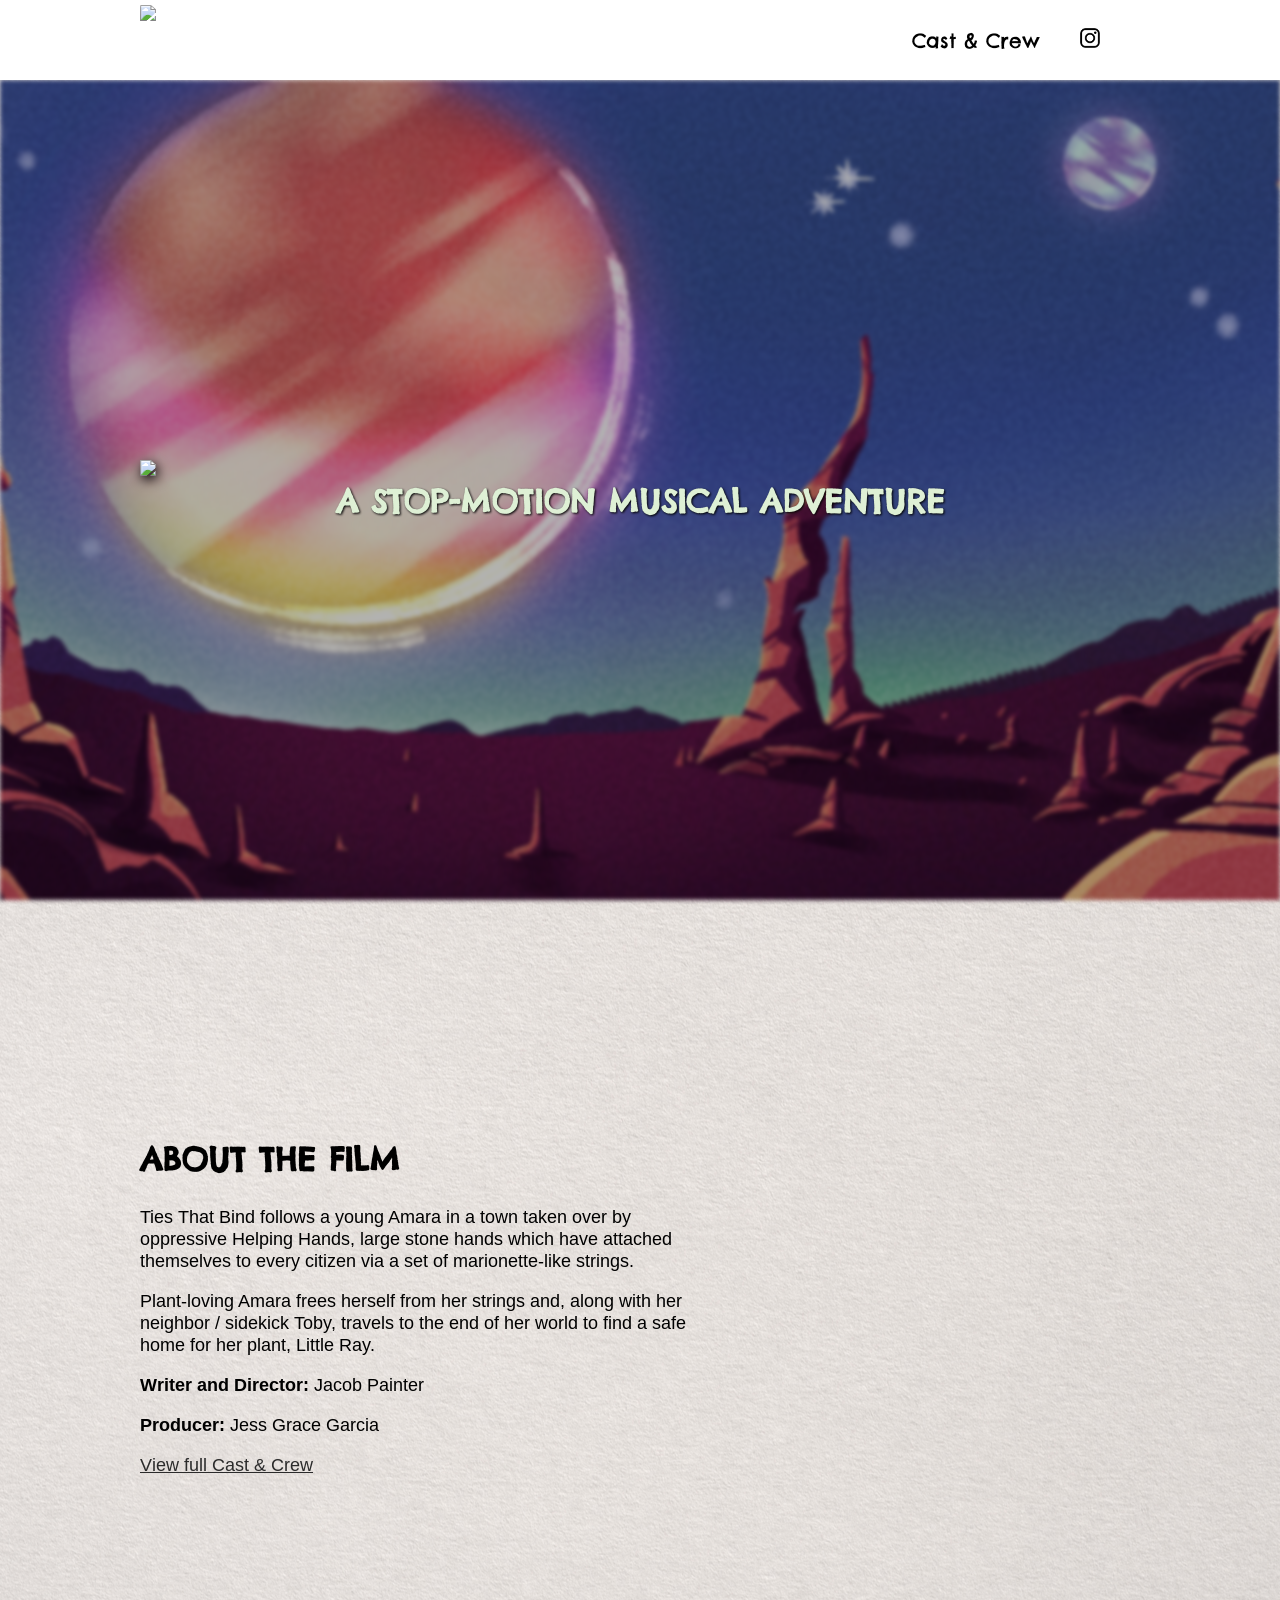
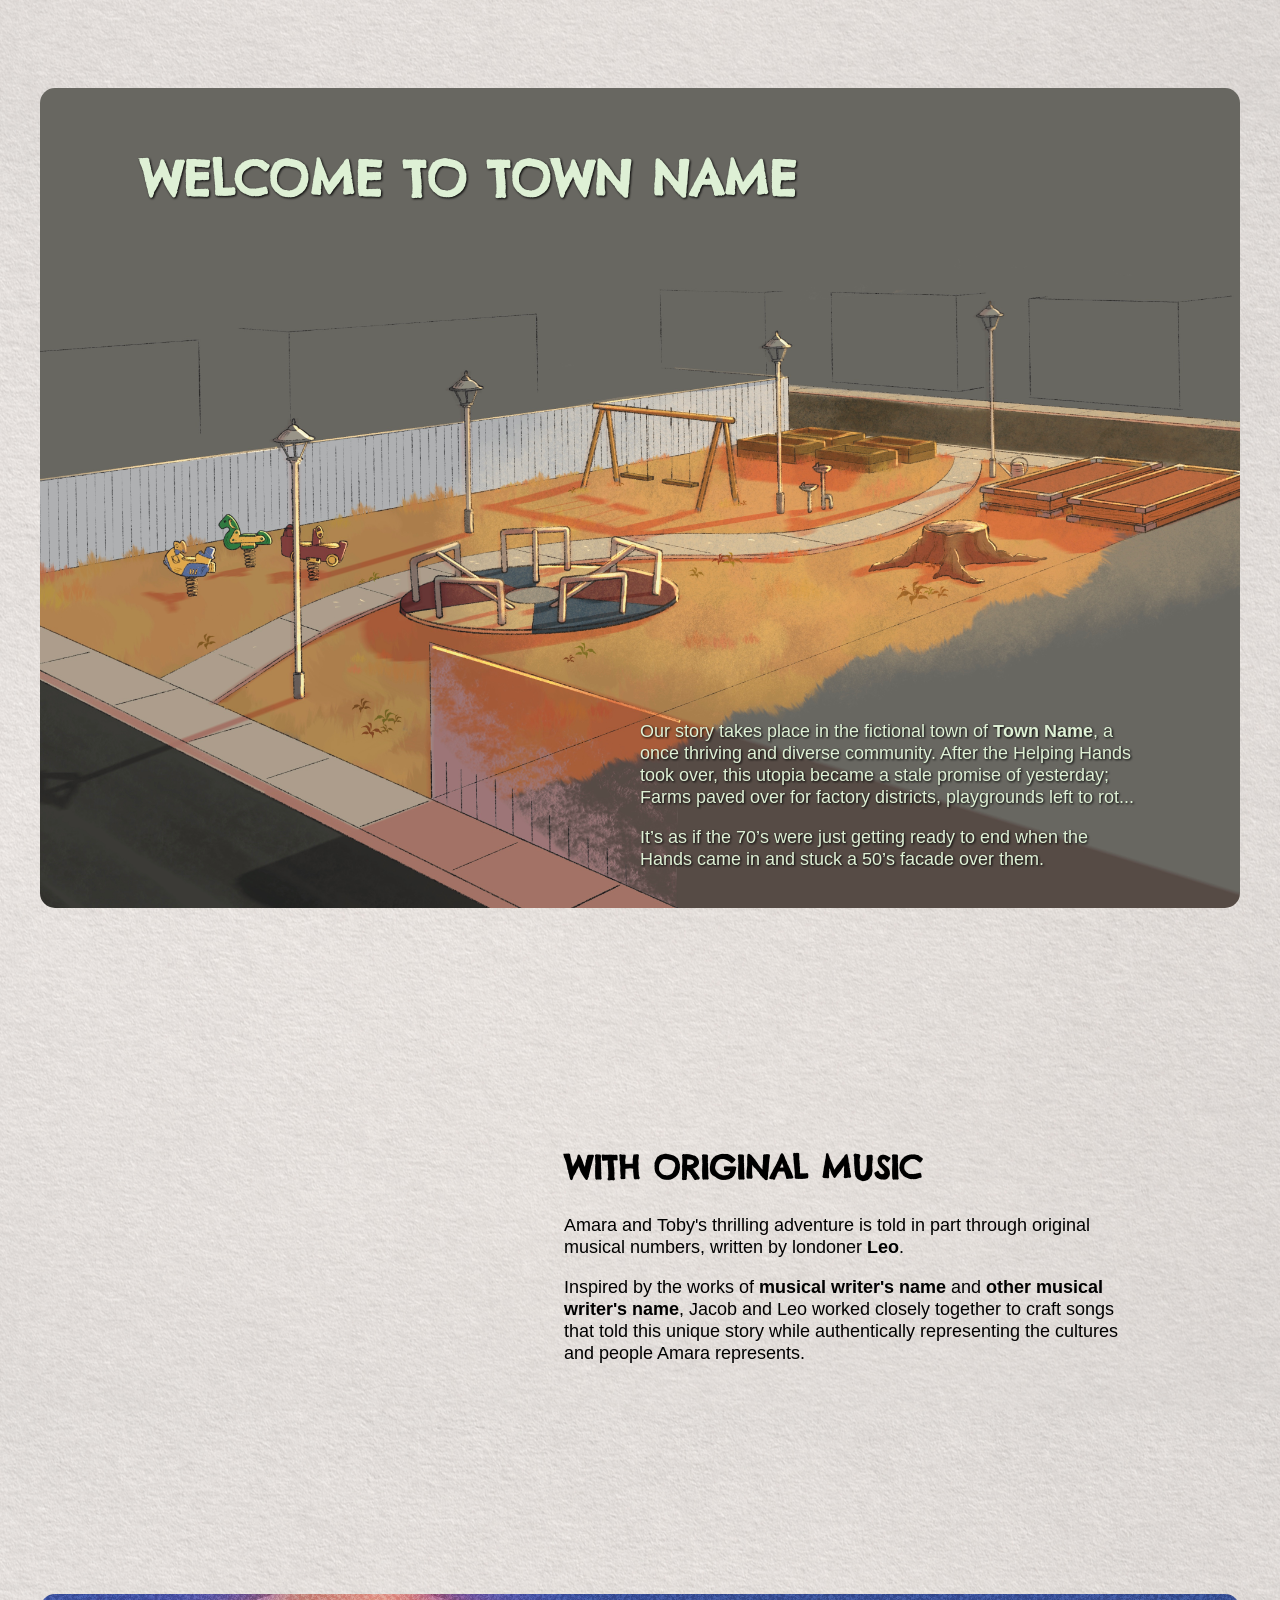
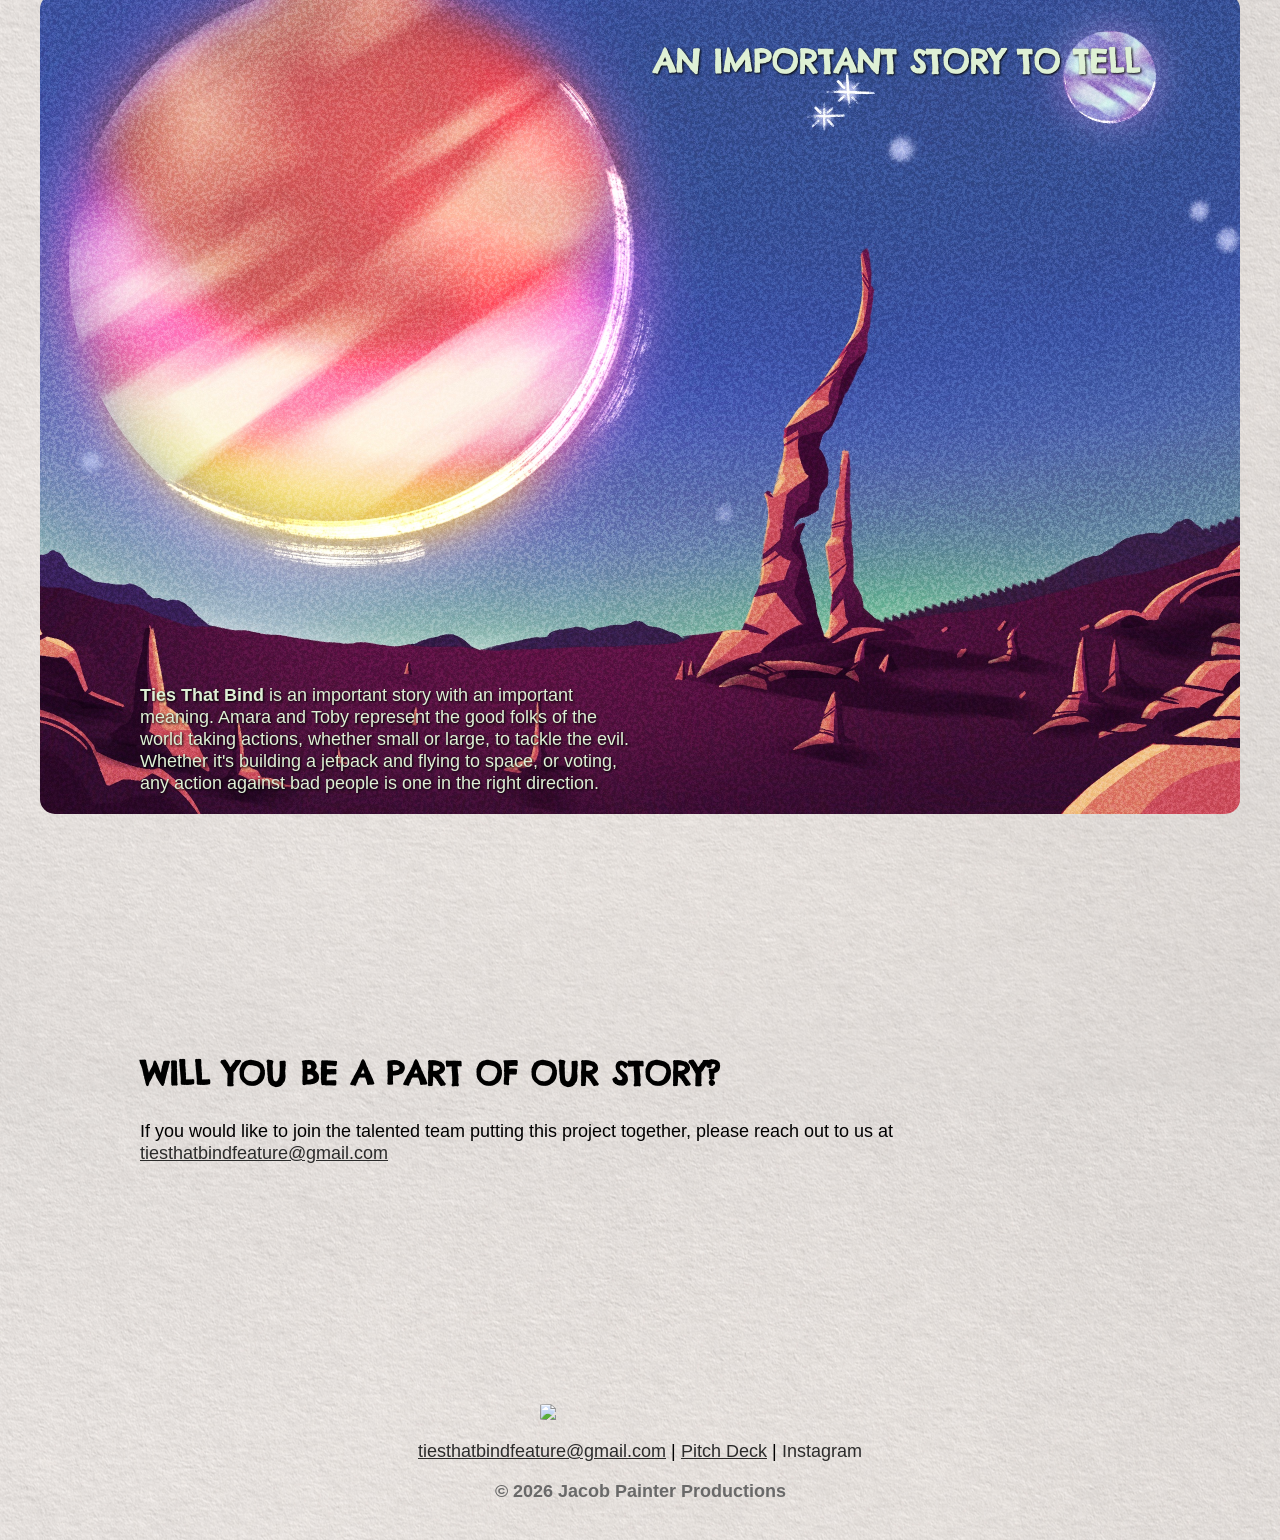
==== index.html @ 66961685 "Remade Home Screen, let's see if Jacob likes it" ====
<!DOCTYPE html>
<html lang="en">
	<head id="pgHead">
        <link rel="stylesheet" href="styleSheet.css">
	    <title>Ties That Bind Film | Jacob Painter Productions</title>
	</head>

	<style></style>
<body onload="document.getElementById('loader').classList.add('hidden');">
	<div id="loader"><div><img src='files/lowRes/LR-amaraAndLittleRay.png'></div><div><h2>Loading...</h2></div></div>
	<div id="header"></div>
	
	<section class='banner'>
		<img src="files/fullRes/planetscape.JPG" style="filter: brightness(70%) blur(2px);">
		<div>
			<img class='titleImg' src="files/fullRes/ttb_title.png" style="filter:drop-shadow(2px 4px 6px black);">
			<h2 style="text-align: center; margin:0;" class="bright">A stop-motion musical adventure</h2>
		</div>
	</section>

	<div class="separater"></div>

	<section>
		<div>
			<div class="columnDiv">
				<div>
					<h2>About the Film</h2>
					Ties That Bind follows a young Amara in a town taken over by oppressive Helping Hands, large stone hands which have attached themselves to every citizen via a set of marionette-like strings. 
					<p>Plant-loving Amara frees herself from her strings and, along with her neighbor / sidekick Toby, travels to the end of her world to find a safe home for her plant, Little Ray.</p>
					<p><b>Writer and Director:</b> Jacob Painter</p>
					<p><b>Producer:</b> Jess Grace Garcia</p>
					<a href="people">View full Cast & Crew</a>
				</div>
				<img src="">
			</div>
		</div>
	</section>

	<div class="separater"></div>

	<section class='fV'>
		<img class="bkg" src="files/fullRes/park.JPG">
		<div class="fsc">
			<div class="bright topLeft">
			<h1>Welcome to Town Name</h1>
			</div>
			<div class="bright bottomRight halfWidth">
				Our story takes place in the fictional town of <b>Town Name</b>, a once thriving and diverse community. After the Helping Hands took over, this utopia became a stale promise of yesterday; Farms paved over for factory districts, playgrounds left to rot...
				<p>It’s as if the 70’s were just getting ready to end when the Hands came in and stuck a 50’s facade over them.</p>
			</div>
		</div>
	</section>

	<div class="separater"></div>

	<section>
		<div>
			<div class="columnDiv">
				<img src="">
				<div>
					<h2>With Original Music</h2>
					Amara and Toby's thrilling adventure is told in part through original musical numbers, written by londoner <b>Leo</b>. 
					<p>Inspired by the works of <b>musical writer's name</b> and <b>other musical writer's name</b>, Jacob and Leo worked closely together to craft songs that told this unique story while authentically representing the cultures and people Amara represents.</p>
				</div>
			</div>
		</div>
	</section>

	<div class="separater"></div>

	<section class='fV'>
		<img class="bkg" src="files/fullRes/planetscape.JPG">
		<div class="fsc flipped">
			<div class="bright topLeft">
			<h2>An Important Story to Tell</h2>
			</div>
			<div class="bright bottomRight halfWidth">
				<b>Ties That Bind</b> is an important story with an important meaning. Amara and Toby represent the good folks of the world taking actions, whether small or large, to tackle the evil. Whether it's building a jetpack and flying to space, or voting, any action against bad people is one in the right direction.
			</div>
		</div>
	</section>

	<div class="separater"></div>

	<section>
		<div>
			<h2>Will you be a part of our story?</h2>
			If you would like to join the talented team putting this project together, please reach out to us at <a href="mailto:tiesthatbindfeature@gmail.com">tiesthatbindfeature@gmail.com</a>
		</div>
	</section>


	
	<div id="footer"></div>
</body>

	<script src="files/scripts/headerScript.js"></script>
</html>
---- styleSheet.css ----
* {box-sizing: border-box; scroll-behavior: smooth;}

/* variables */
:root {
	--headerWidth: 80px;
	--headerFontHeight:20px;
	--headerPadding:5px;

	--stndPadding: 20px;
	--maxViewWidth:1200px;
	--separatorRatio:8 / 2;
	--smallRotationAngle: 2deg;
	--smallRotationAngleAlt: -2deg;
	--maxContentWidth: 1000px;
	--spacerHeight: 100px;
	--stndBorderRadius: 15px;
	

	/* Colors */
	--yarnPurple: #543263;
	--lightGreen: #def0d5;
	--darkGray: #2b2b2b;
}

body{
		/*margin-left:var(--headerWidth);*/
		padding:0px; margin:0px;
		font-size: 18px;
		font-family: "Arimo", sans-serif;
		background-image: url('files/fullRes/tileablePaper.jpg');
		background-position: center;
		background-repeat: repeat;
		margin-top: var(--headerWidth);
}

h1,h2,h3 {font-family: "Chelsea Market", Veranda; text-transform: uppercase;}
h1{font-size: 3rem;}
h2 {font-size:2rem;}
h4 {font-weight: bold;}

a {color:var(--darkGray);}

/* Page Elements and Containers */

section {
	width:100%; max-width:var(--maxViewWidth);
	display:flex; flex-flow:column; align-items: center; justify-content: center;
	position:relative;
	padding:var(--stndPadding);
	margin:auto;
	
	/* debug 
	border:5px solid blue;*/
}

	section.fV, section.banner {min-height:calc(100dvh - var(--headerWidth));}

		section.banner {width:100%; max-width: initial;}

		section.banner > img {
			position: absolute;
			top:0; left:0; width:100%; height:100%;
			object-fit: cover;
			border-radius: 0px;
		}

	section > div {
		width:100%; max-width: var(--maxContentWidth);
		position: relative;
		/* debug 
		border:5px solid cyan;*/
	}

		.titleImg {
			width:100%; height:auto;
			max-width: var(--maxContentWidth);
		}

		.cardboard {
			background: url('files/fullRes/cardboard.jpg') center/cover;
			box-shadow: 0px 8px 16px 2px rgba(0, 0, 0, 0.2);
		}

	section > .bkg {
		position:absolute; top:0; left:0; 
		width:100%; height:100%;
		object-fit: cover;
		z-index:-1;
		border-radius: var(--stndBorderRadius);
	}

		section > .tilted {
			transform: rotate(var(--smallRotationAngle));
		}

		section > .tiltedAlt {
			transform: rotate(var(--smallRotationAngleAlt));
		}

.separater {
	width:100%; max-width: var(--maxViewWidth);
	height:15dvw;
	position:relative; z-index: 999;
	margin:auto;

	/*
	aspect-ratio: var(--separatorRatio);

	background: url(files/fullRes/tanPaper_full.jpg);
	background-size: cover; background-repeat: no-repeat; */

	/* move up by half height 
	transform: translateY(-50%); */

	/* debug 
	border:5px solid red;*/
}

.spacer {width:100%; margin-top: var(--spacerHeight); margin-bottom: var(--spacerHeight);}
	.spacer > img {width:100%;}

/* Text Containers */
	.bright {
		color:var(--lightGreen);
		filter: drop-shadow(1px 1px 1px black);
	}

	/* Full Screen Containers */
	.fsc {
		position:absolute; top:50%; left:50%; 
		transform: translate(-50%, -50%);
		width:100%; height:calc(100% - var(--stndPadding) - var(--stndPadding)); 
		display:block;
	}
		.topLeft {position:absolute; top:0; left:0;}
		.bottomRight {position:absolute; bottom:0; right:0;}
		.halfWidth {width:50%;}

		.fsc.flipped .topLeft {left:initial; right:0;}
		.fsc.flipped .bottomRight {right:initial; left:0;}

	@media screen and (max-width:800px) {
		.halfWidth {width:100%;}
	}	


/* Standard Content */
.characterDiv {
	width:100%; display:flex; flex-flow:row; align-items: center; justify-content: center; flex-wrap: wrap;
}
	.characterDiv > div {width:29%; margin:2%;}

		.characterDiv > div > img {width:70%; aspect-ratio: 1/1; object-fit: cover; border-radius: 15%;}
		.characterDiv > div > h3 {margin-bottom: 5px;}

img {border-radius: 5%;}

.columnDiv {display:flex; flex-flow: row; align-items: center; gap: 40px;}
		.columnDiv > div {width:60%;}
		.columnDiv > img {width:40%;}

		.columnDiv.half > div,  .columnDiv.half > img {width:50%;}

	@media screen and (max-width:800px) {
		.columnDiv {flex-flow: column;}
			.columnDiv > div, .columnDiv > img {width:100%;}
	}

/* Loader */
#loader{
	position:fixed; width:100%; height:100%; z-index: 1000;
	top:0; left:0;
	background: #a89883 url('files/lowRes/LR-cardboard.jpg') center/cover;
	display:flex; flex-flow: column; align-items: center; justify-content: center;
	text-align: center;
	transition: 0.5s;
}
	#loader div {max-width: var(--maxContentWidth); margin:auto;}
	#loader img {width:100%; max-width: 600px; height:auto;}

	#loader.hidden {opacity:0; pointer-events: none;}

/* Header & Footer */
#footer {
	width:100%; padding:var(--stndPadding);
	display:flex; flex-flow: column; justify-content: center; align-items: center;
	margin-top: 200px;
}
	#footer > img {width:200px; height:auto; margin-bottom: var(--stndPadding);}

#header {
	position: fixed; top:0; left:0;
	width:100%; height:var(--headerWidth);
	padding: var(--headerPadding);
	background:white; 
	z-index: 999;
}
	#header > div {
		width:100%; height:100%; max-width: var(--maxContentWidth);
		display: flex; flex-flow: row; align-items: center; margin:auto;
	}

	#header > div > div {width:100%; display:flex; align-items: center; justify-content: flex-end;}

	#headerImg {display:inline-block; height:100%; width:auto; cursor:pointer; transition: 0.5s;}
		#headerImg:hover {scale:1.02;}

	#header > div > div > a {
		display:inline-block; margin-right: var(--stndPadding); color:black; text-decoration: none;
		font-family: "Chelsea Market", Veranda; font-size: var(--headerFontHeight);
	}
		#header > div > div > a:hover {color:var(--yarnPurple);}
		#header > div > div > a > img {height:var(--headerFontHeight); width:auto; margin:1em;}
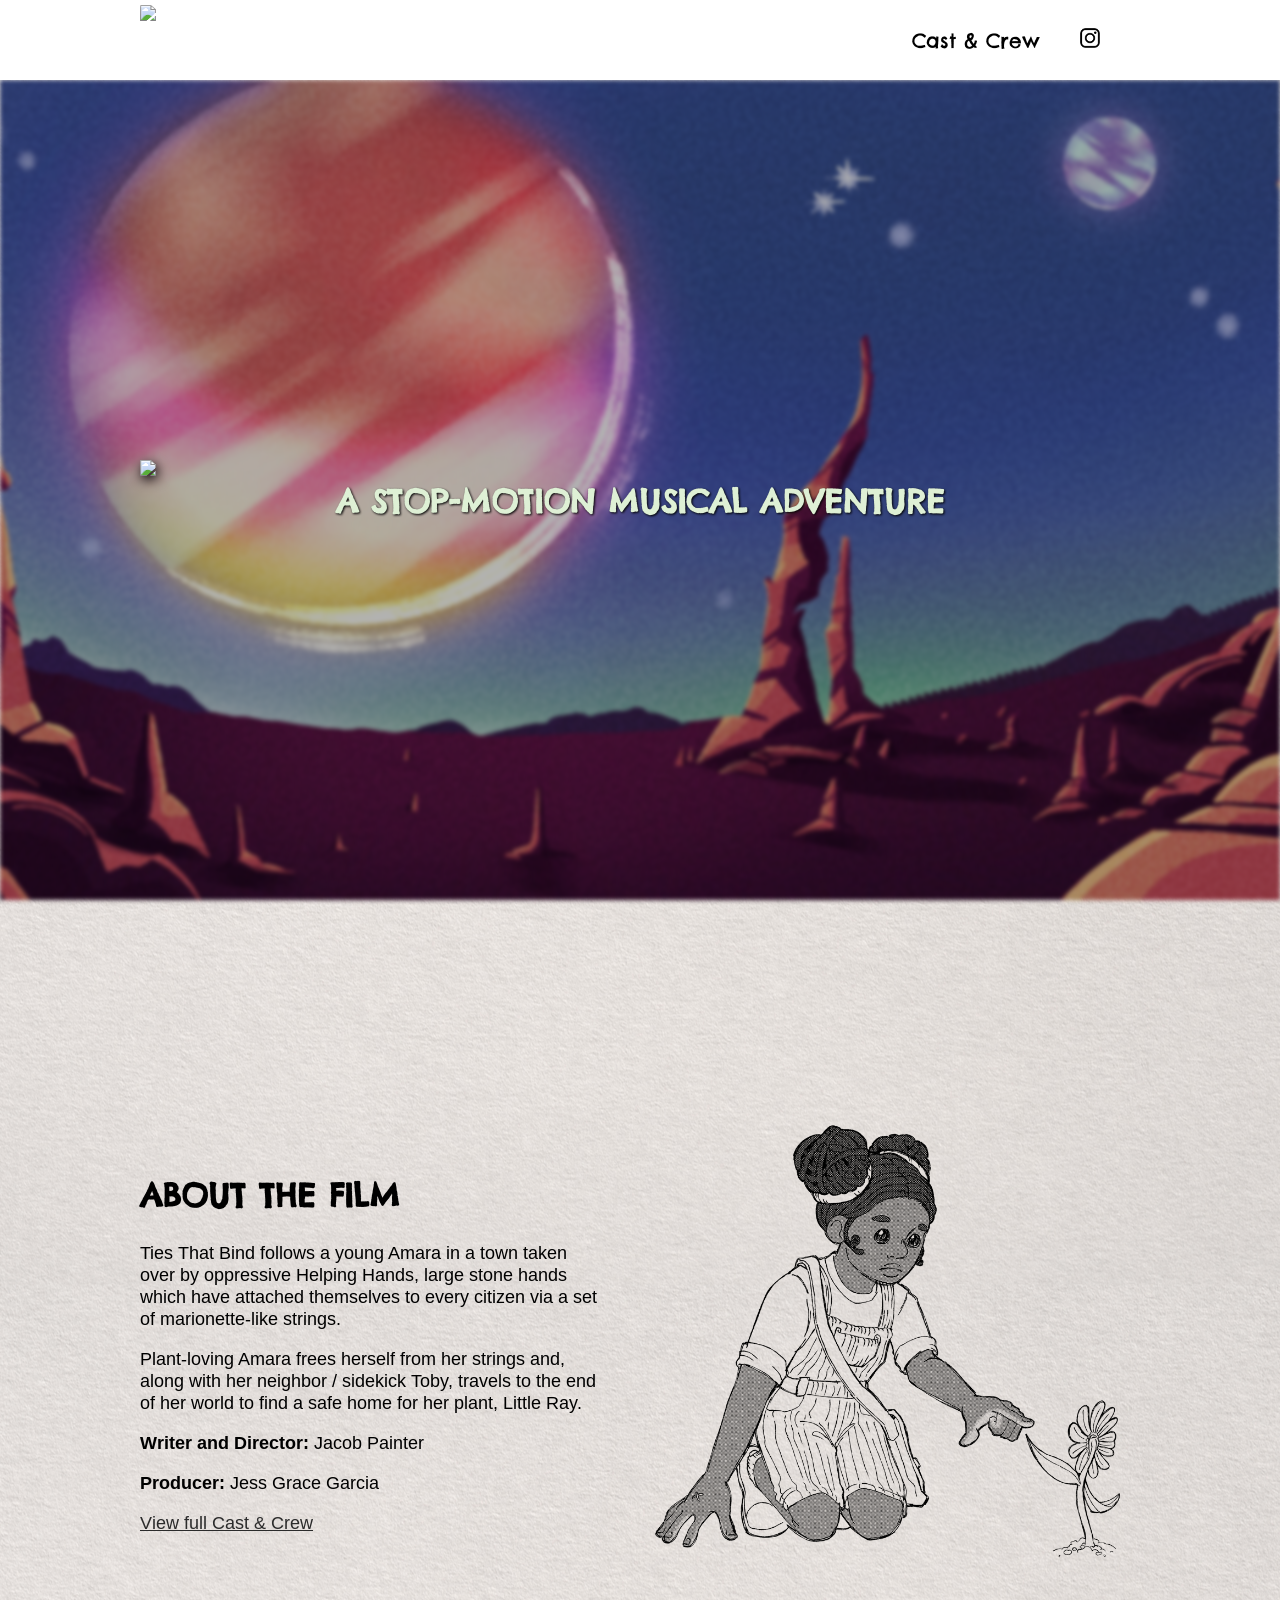
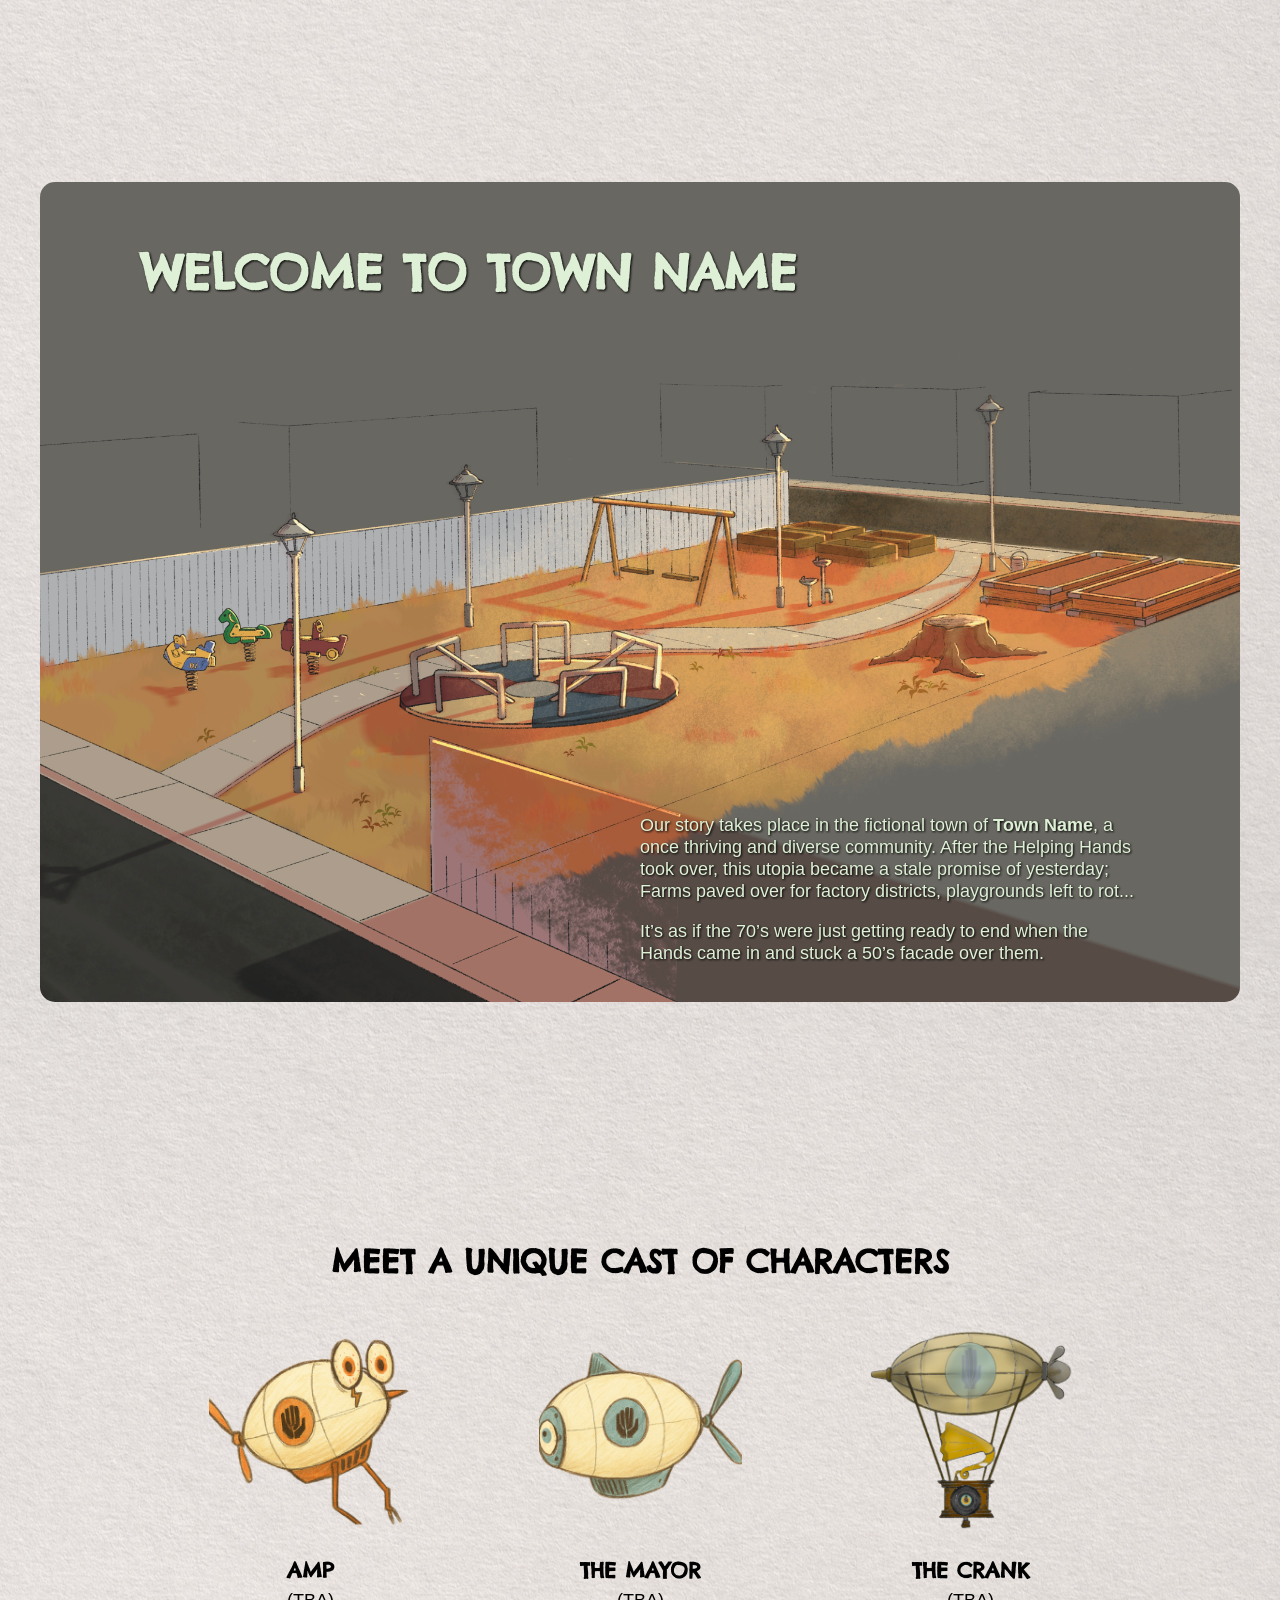
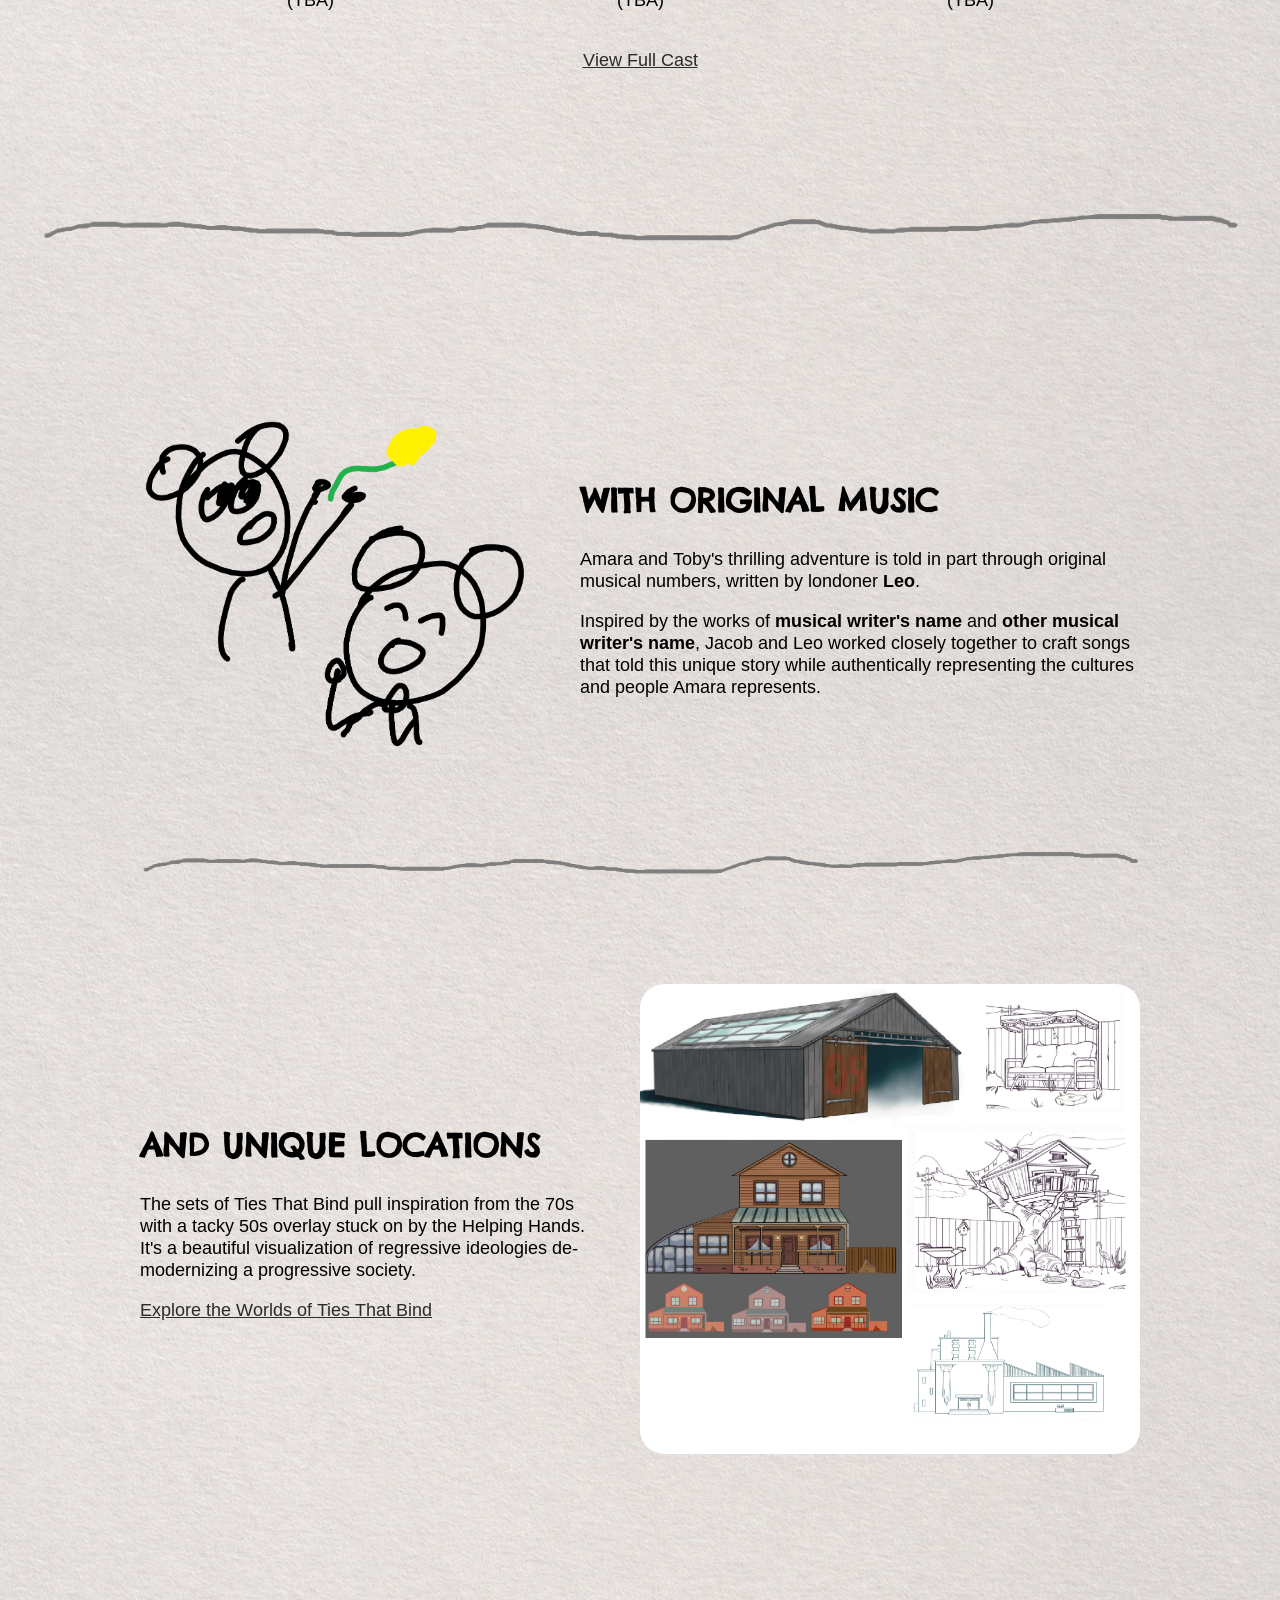
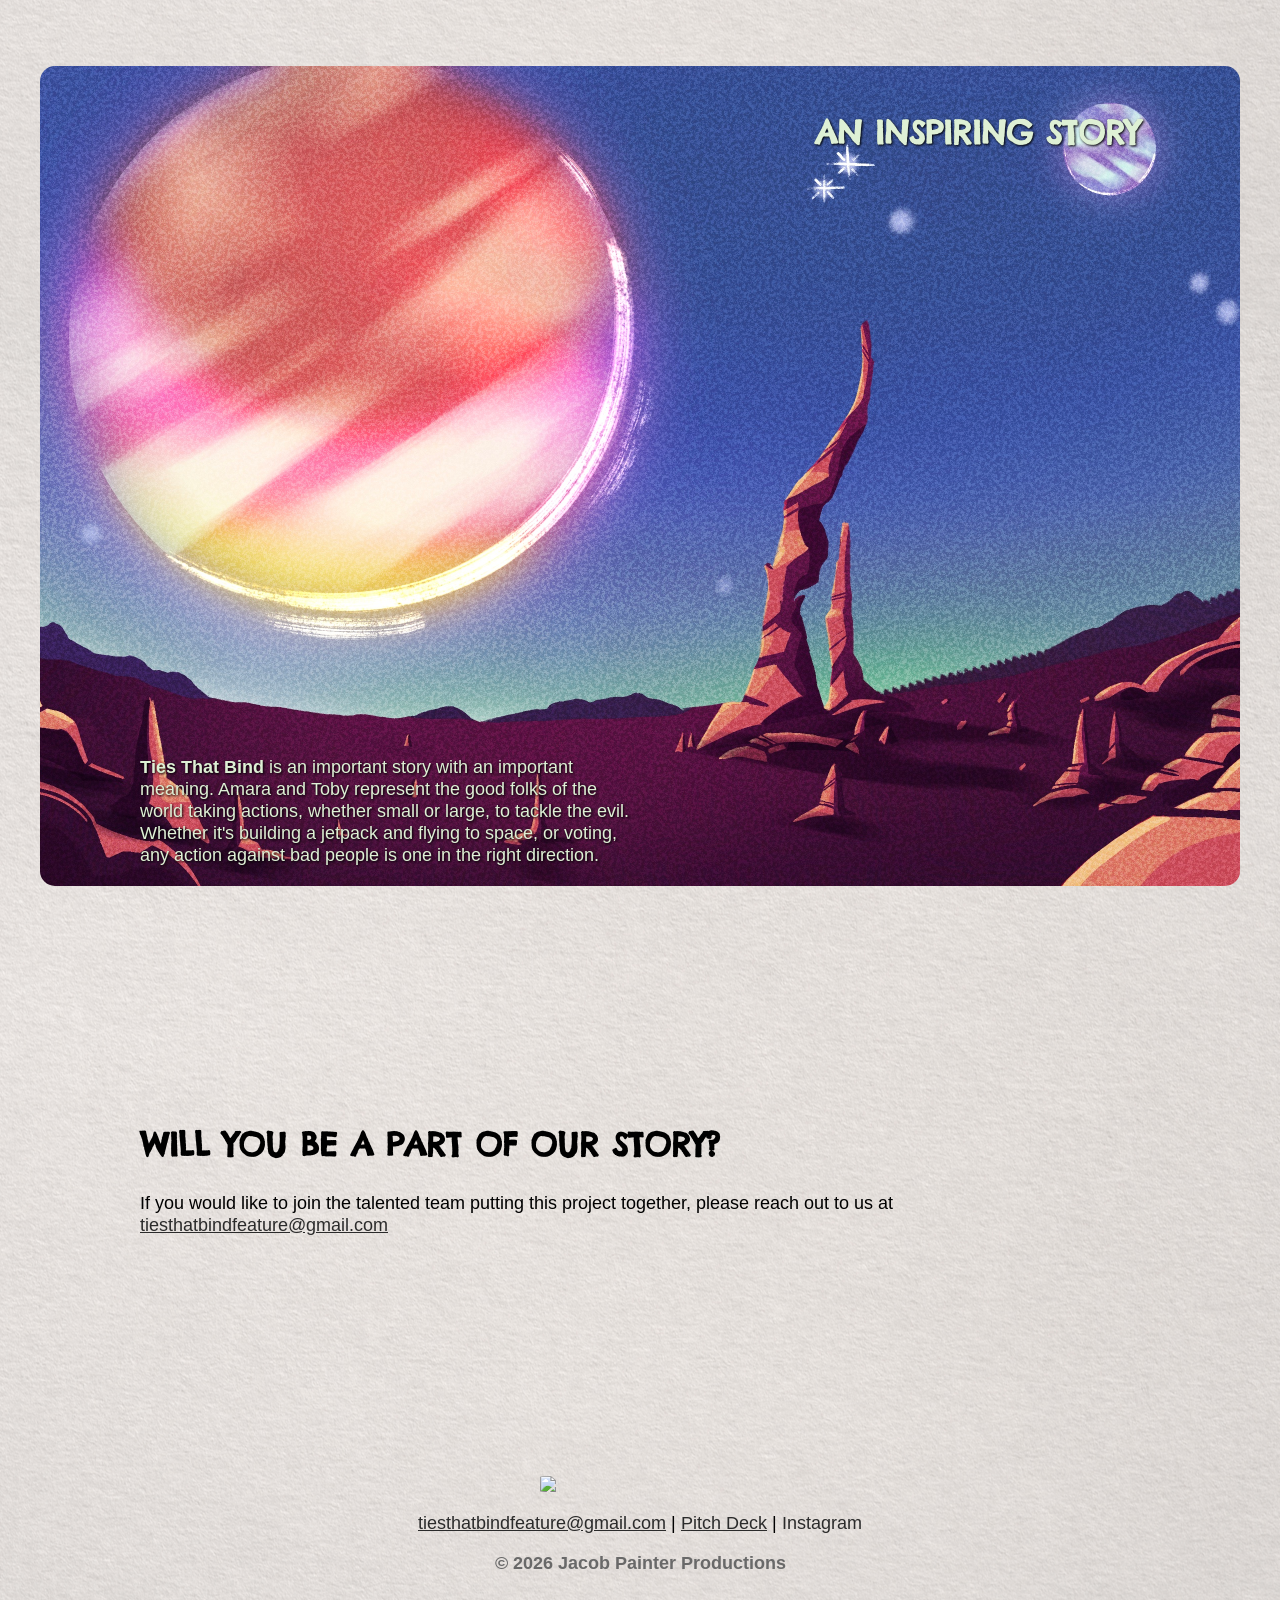
==== commit 0c0921c9: "Updated home again. added anim to title" ====
--- a/index.html
+++ b/index.html
@@ -5,15 +5,19 @@
 	    <title>Ties That Bind Film | Jacob Painter Productions</title>
 	</head>
 
-	<style></style>
-<body onload="document.getElementById('loader').classList.add('hidden');">
+	<style>
+		#ttbTitle {transition: 0.8s; scale:1;}
+			#ttbTitle.smol {scale:0;}
+	</style>
+
+<body onload="document.getElementById('loader').classList.add('hidden'); document.getElementById('ttbTitle').classList.remove('smol');">
 	<div id="loader"><div><img src='files/lowRes/LR-amaraAndLittleRay.png'></div><div><h2>Loading...</h2></div></div>
 	<div id="header"></div>
 	
 	<section class='banner'>
 		<img src="files/fullRes/planetscape.JPG" style="filter: brightness(70%) blur(2px);">
 		<div>
-			<img class='titleImg' src="files/fullRes/ttb_title.png" style="filter:drop-shadow(2px 4px 6px black);">
+			<img class='titleImg smol' id="ttbTitle" src="files/fullRes/ttb_title.png" style="filter:drop-shadow(2px 4px 6px black);">
 			<h2 style="text-align: center; margin:0;" class="bright">A stop-motion musical adventure</h2>
 		</div>
 	</section>
@@ -22,7 +26,7 @@
 
 	<section>
 		<div>
-			<div class="columnDiv">
+			<div class="columnDiv half">
 				<div>
 					<h2>About the Film</h2>
 					Ties That Bind follows a young Amara in a town taken over by oppressive Helping Hands, large stone hands which have attached themselves to every citizen via a set of marionette-like strings. 
@@ -31,7 +35,7 @@
 					<p><b>Producer:</b> Jess Grace Garcia</p>
 					<a href="people">View full Cast & Crew</a>
 				</div>
-				<img src="">
+				<img src="files/lowRes/LR-amaraAndLittleRay.png">
 			</div>
 		</div>
 	</section>
@@ -54,14 +58,51 @@
 	<div class="separater"></div>
 
 	<section>
+		<div style="text-align: center;">
+			<h2>Meet a Unique Cast of Characters</h2>
+			<div class="characterDiv">
+				<div>
+					<img src="files/lowRes/amp.png">
+					<h3>Amp</h3>
+					(TBA)
+				</div>
+				<div>
+					<img src="files/lowRes/volt.png">
+					<h3>The Mayor</h3>
+					(TBA)
+				</div>
+				<div>
+					<img src="files/lowRes/crank.png">
+					<h3>The Crank</h3>
+					(TBA)
+				</div>
+			</div>
+			<p><a href="people">View Full Cast</a></p>
+		</div>
+	</section>
+
+	<div class="separater"><div class="spacer"><img src='files/lowRes/spacerLine.png'></div></div>
+
+	<section>
 		<div>
 			<div class="columnDiv">
-				<img src="">
+				<img src="files/lowRes/amaraSinging.png">
 				<div>
 					<h2>With Original Music</h2>
 					Amara and Toby's thrilling adventure is told in part through original musical numbers, written by londoner <b>Leo</b>. 
 					<p>Inspired by the works of <b>musical writer's name</b> and <b>other musical writer's name</b>, Jacob and Leo worked closely together to craft songs that told this unique story while authentically representing the cultures and people Amara represents.</p>
 				</div>
+			</div>
+
+			<div class="spacer"><img src='files/lowRes/spacerLine.png'></div>
+
+			<div class="columnDiv half">
+				<div>
+					<h2>and Unique Locations</h2>
+					The sets of Ties That Bind pull inspiration from the 70s with a tacky 50s overlay stuck on by the Helping Hands. It's a beautiful visualization of regressive ideologies de-modernizing a progressive society. 
+					<p><a href="worlds">Explore the Worlds of Ties That Bind</a></p>
+				</div>
+				<img src="files/lowRes/locationSketches.png">
 			</div>
 		</div>
 	</section>
@@ -72,7 +113,7 @@
 		<img class="bkg" src="files/fullRes/planetscape.JPG">
 		<div class="fsc flipped">
 			<div class="bright topLeft">
-			<h2>An Important Story to Tell</h2>
+			<h2>An Inspiring Story</h2>
 			</div>
 			<div class="bright bottomRight halfWidth">
 				<b>Ties That Bind</b> is an important story with an important meaning. Amara and Toby represent the good folks of the world taking actions, whether small or large, to tackle the evil. Whether it's building a jetpack and flying to space, or voting, any action against bad people is one in the right direction.
--- a/styleSheet.css
+++ b/styleSheet.css
@@ -100,7 +100,7 @@
 .separater {
 	width:100%; max-width: var(--maxViewWidth);
 	height:15dvw;
-	position:relative; z-index: 999;
+	position:relative; z-index: 900;
 	margin:auto;
 
 	/*
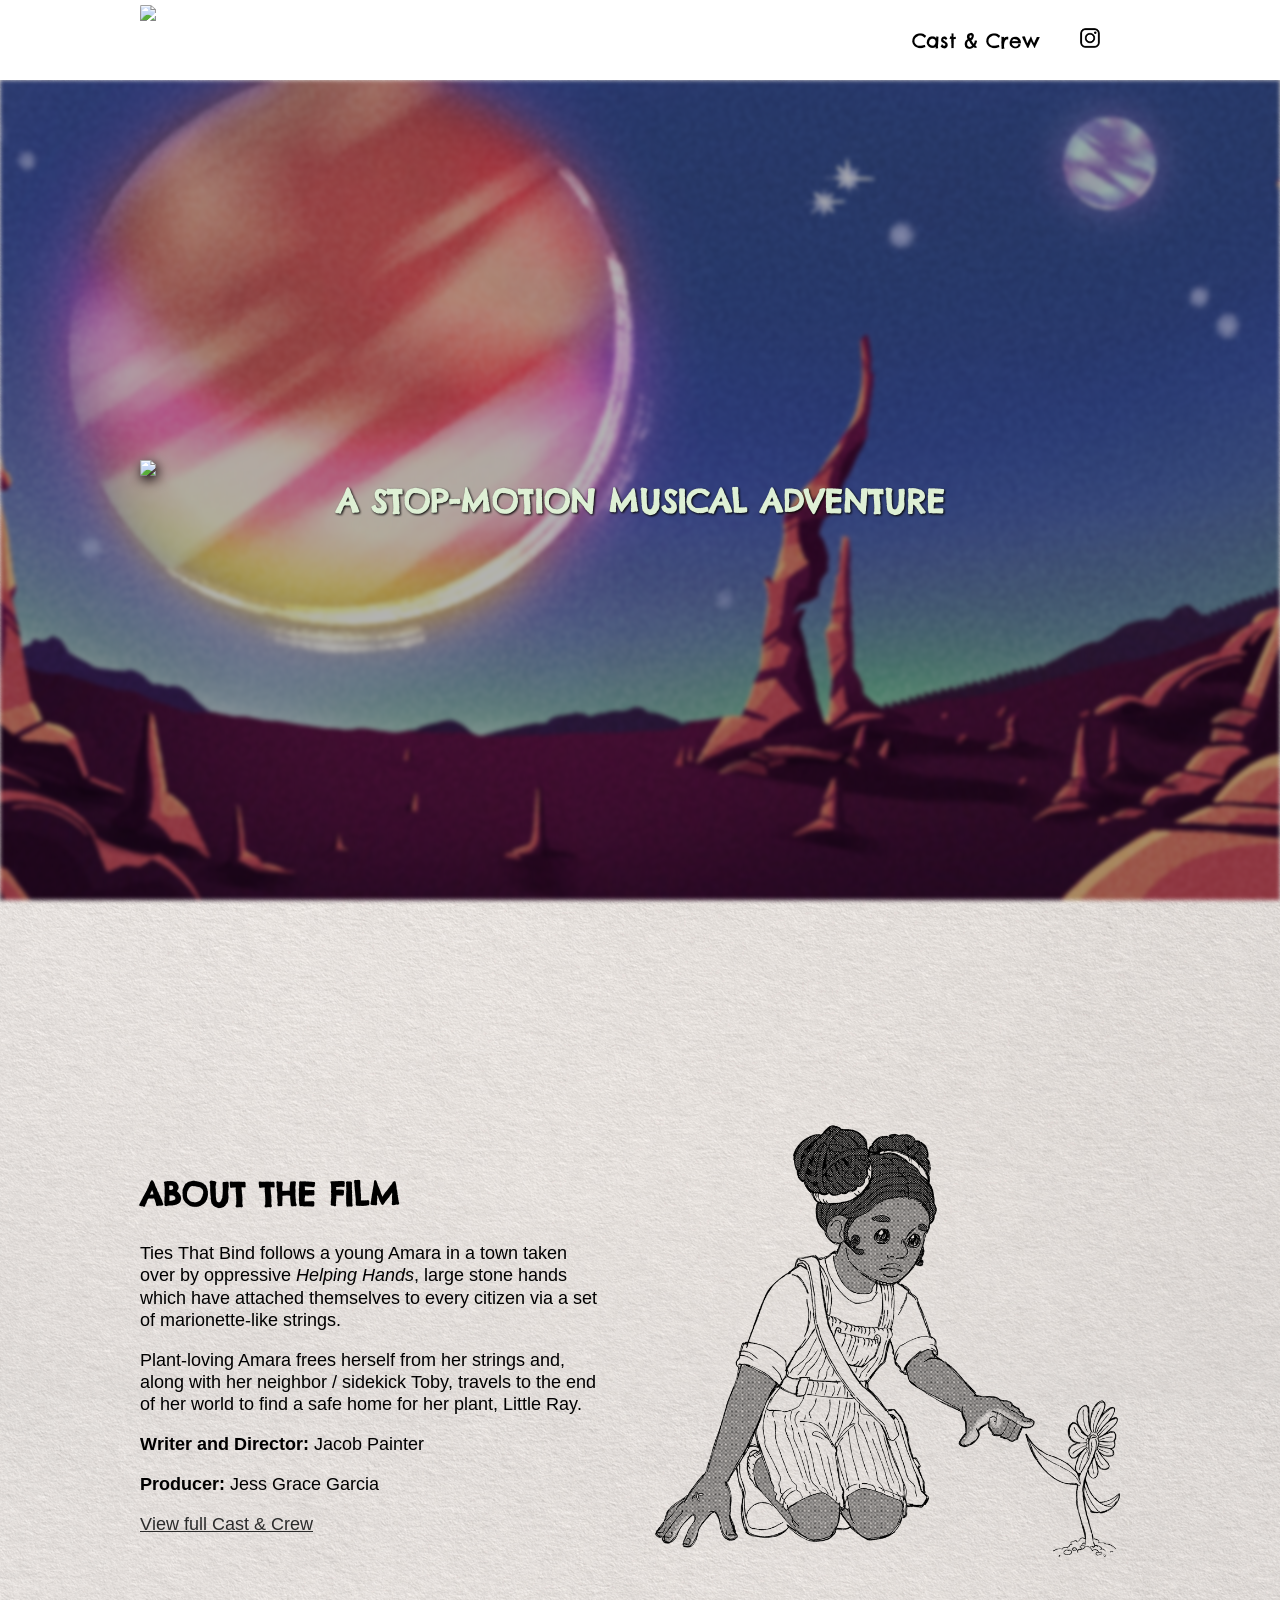
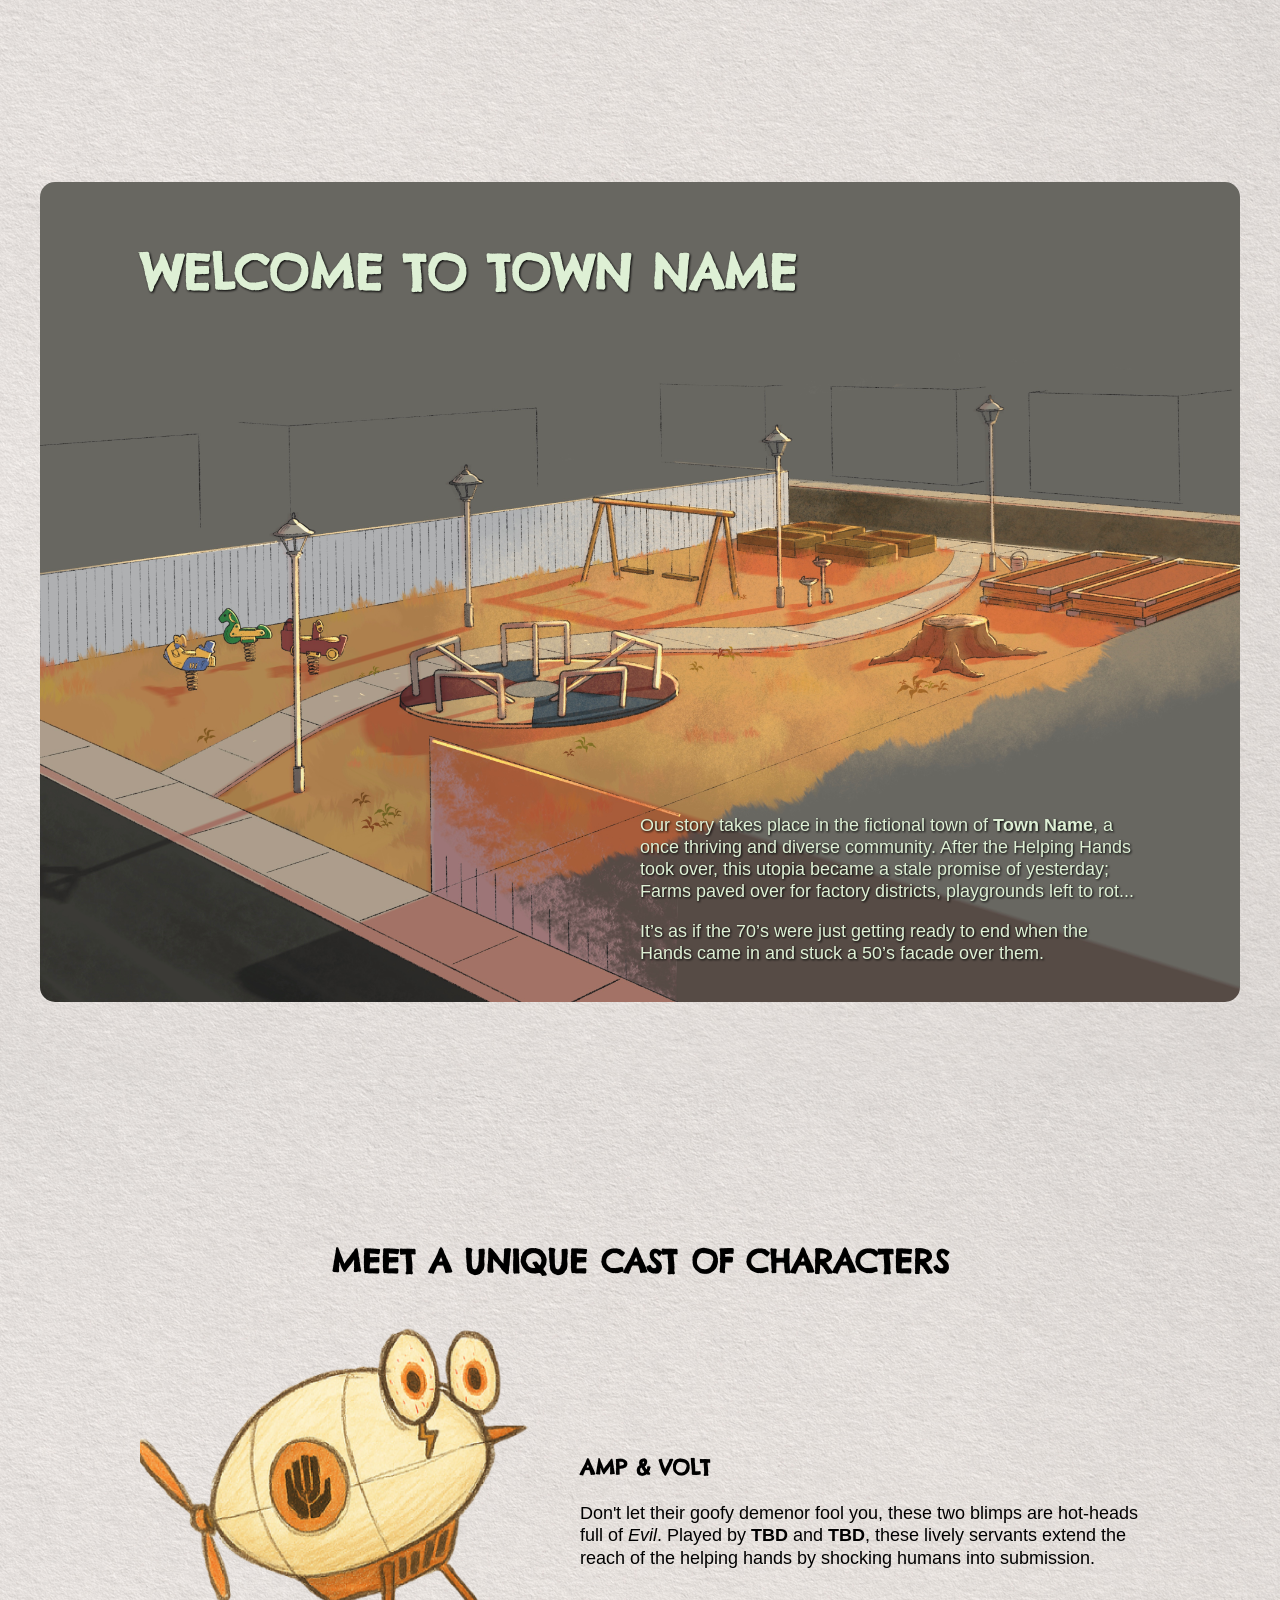
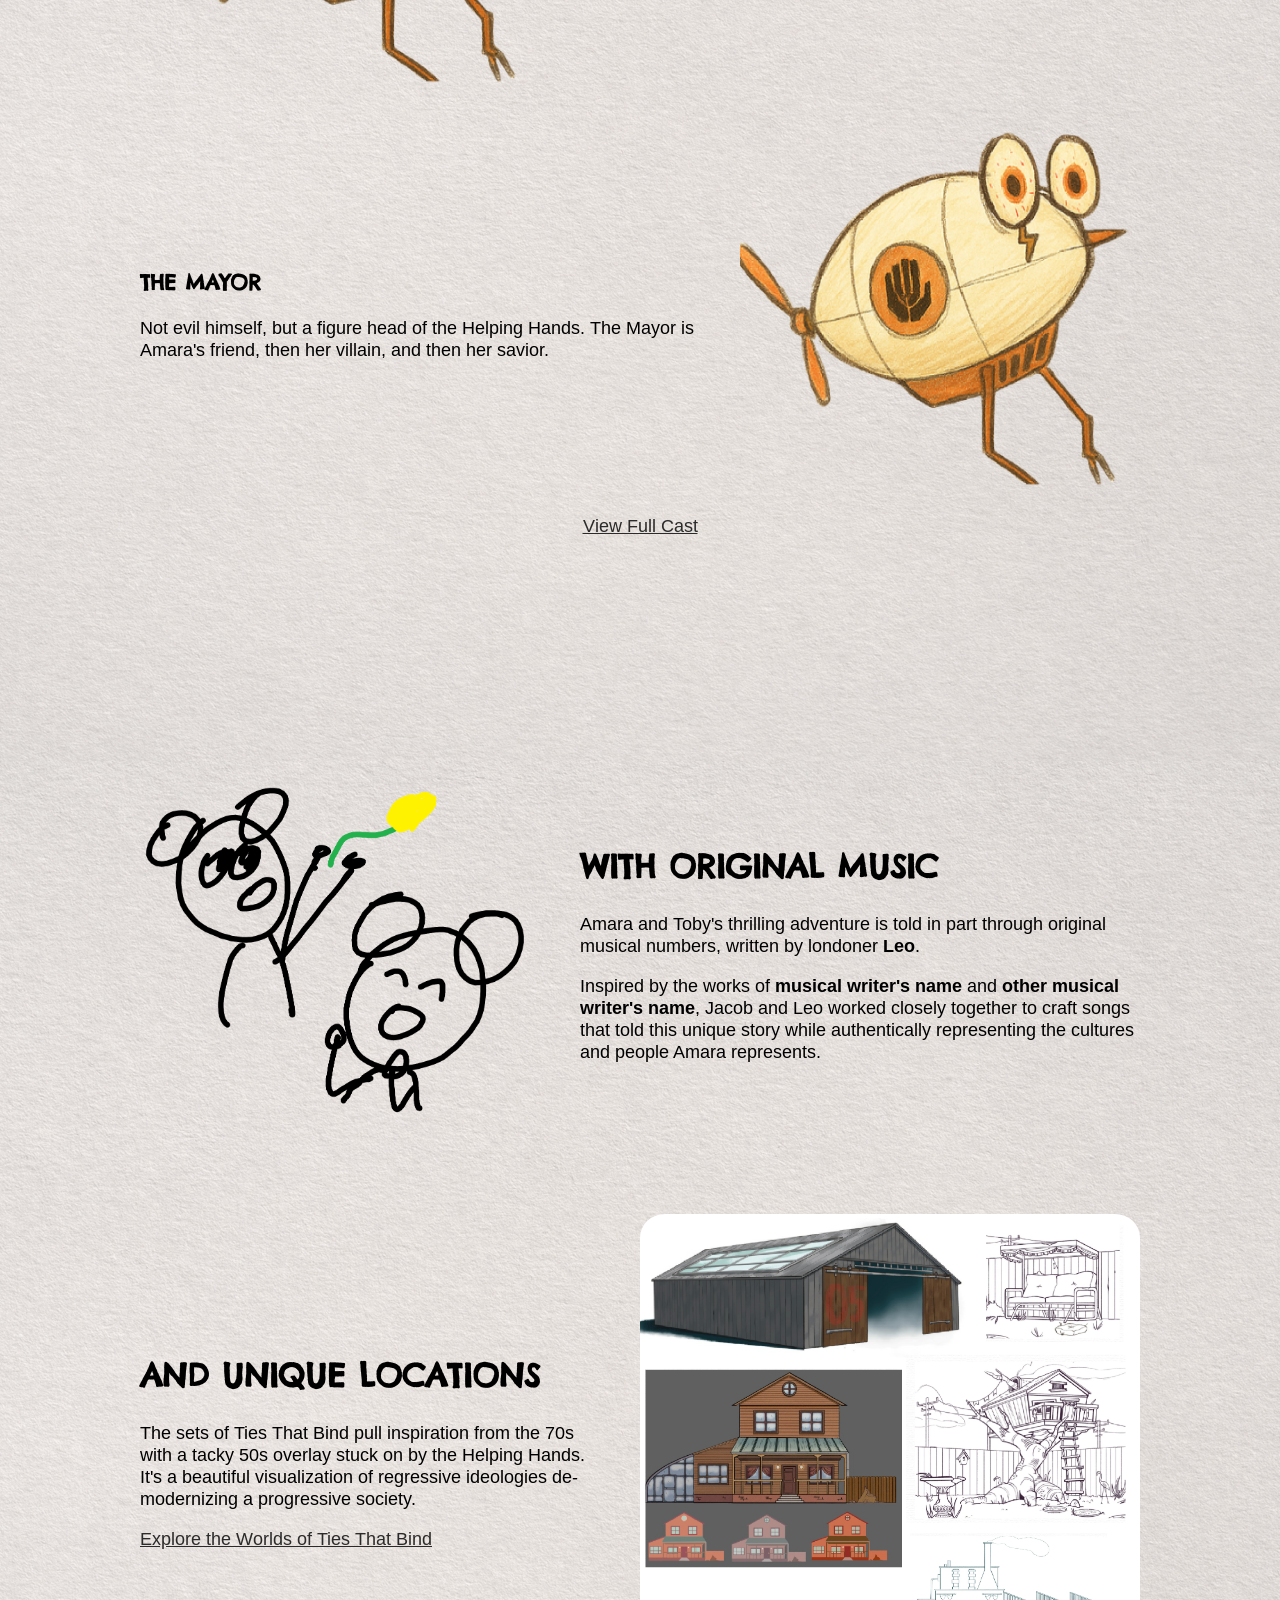
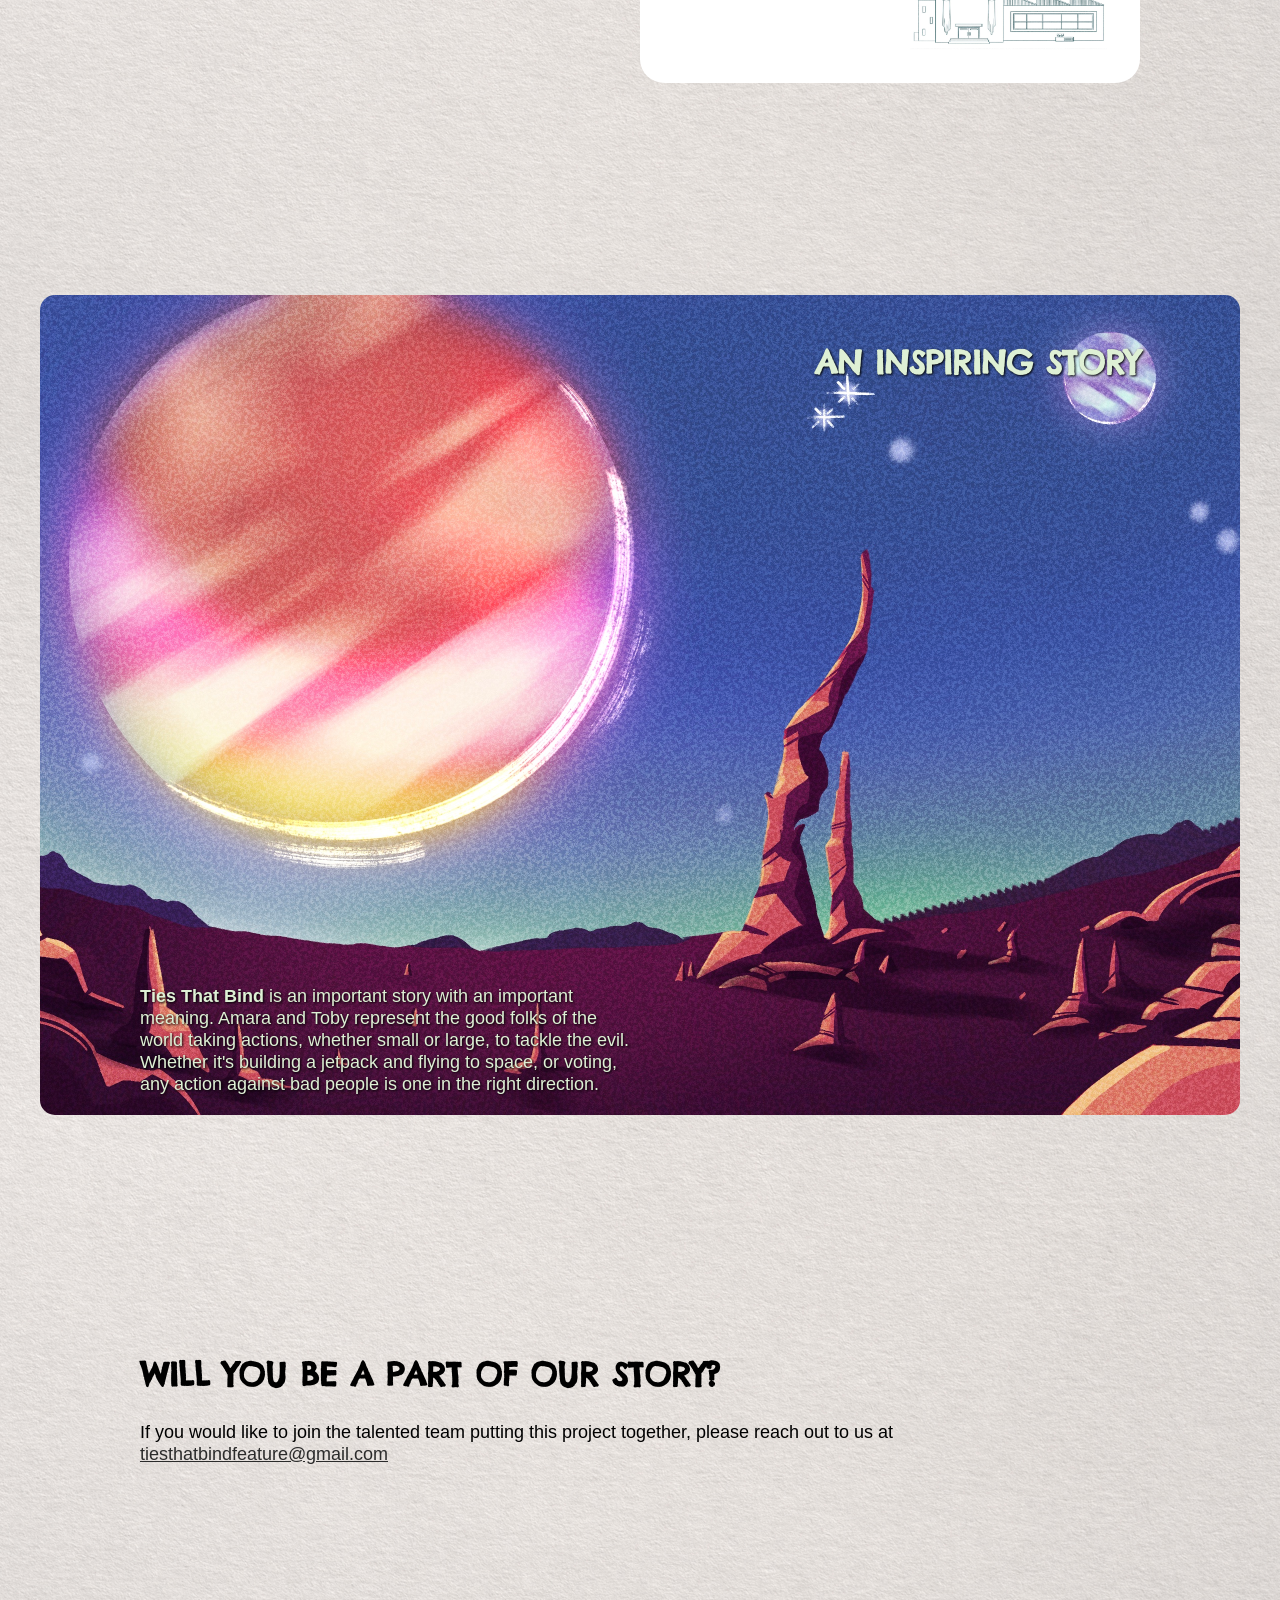
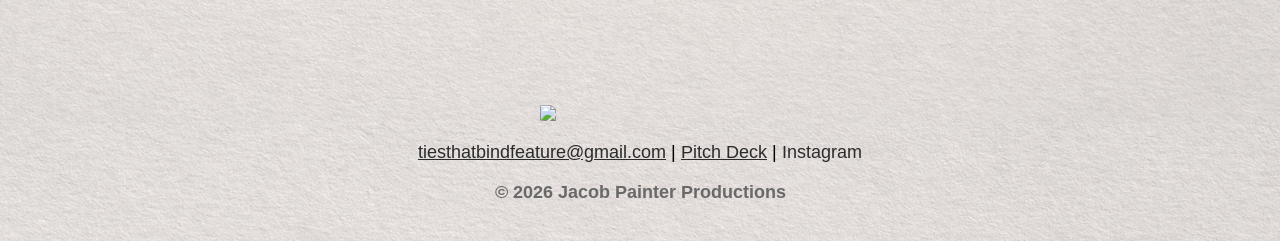
==== commit 0cd70c71: "updated home and columns" ====
--- a/index.html
+++ b/index.html
@@ -2,7 +2,7 @@
 <html lang="en">
 	<head id="pgHead">
         <link rel="stylesheet" href="styleSheet.css">
-	    <title>Ties That Bind Film | Jacob Painter Productions</title>
+	    <title>Ties That Bind Movie | Jacob Painter Productions</title>
 	</head>
 
 	<style>
@@ -29,7 +29,7 @@
 			<div class="columnDiv half">
 				<div>
 					<h2>About the Film</h2>
-					Ties That Bind follows a young Amara in a town taken over by oppressive Helping Hands, large stone hands which have attached themselves to every citizen via a set of marionette-like strings. 
+					Ties That Bind follows a young Amara in a town taken over by oppressive <em>Helping Hands</em>, large stone hands which have attached themselves to every citizen via a set of marionette-like strings. 
 					<p>Plant-loving Amara frees herself from her strings and, along with her neighbor / sidekick Toby, travels to the end of her world to find a safe home for her plant, Little Ray.</p>
 					<p><b>Writer and Director:</b> Jacob Painter</p>
 					<p><b>Producer:</b> Jess Grace Garcia</p>
@@ -60,28 +60,28 @@
 	<section>
 		<div style="text-align: center;">
 			<h2>Meet a Unique Cast of Characters</h2>
-			<div class="characterDiv">
-				<div>
+			<div style="text-align: left;">
+				<div class="columnDiv">
 					<img src="files/lowRes/amp.png">
-					<h3>Amp</h3>
-					(TBA)
+					<div>
+						<h3>Amp & Volt</h3>
+						Don't let their goofy demenor fool you, these two blimps are hot-heads full of <em>Evil</em>. Played by <b>TBD</b> and <b>TBD</b>, these lively servants extend the reach of the helping hands by shocking humans into submission.
+					</div>
 				</div>
-				<div>
-					<img src="files/lowRes/volt.png">
-					<h3>The Mayor</h3>
-					(TBA)
-				</div>
-				<div>
-					<img src="files/lowRes/crank.png">
-					<h3>The Crank</h3>
-					(TBA)
+				<p></p>
+				<div class="columnDiv">
+					<div>
+						<h3>The Mayor</h3>
+						Not evil himself, but a figure head of the Helping Hands. The Mayor is Amara's friend, then her villain, and then her savior.
+					</div>
+					<img src="files/lowRes/amp.png">
 				</div>
 			</div>
 			<p><a href="people">View Full Cast</a></p>
 		</div>
 	</section>
 
-	<div class="separater"><div class="spacer"><img src='files/lowRes/spacerLine.png'></div></div>
+	<div class="separater"></div>
 
 	<section>
 		<div>
@@ -94,7 +94,7 @@
 				</div>
 			</div>
 
-			<div class="spacer"><img src='files/lowRes/spacerLine.png'></div>
+			<div class="spacer"></div>
 
 			<div class="columnDiv half">
 				<div>
--- a/styleSheet.css
+++ b/styleSheet.css
@@ -153,6 +153,13 @@
 		.characterDiv > div > img {width:70%; aspect-ratio: 1/1; object-fit: cover; border-radius: 15%;}
 		.characterDiv > div > h3 {margin-bottom: 5px;}
 
+	@media screen and (max-width:1000px) {
+		.characterDiv > div {width:46%; margin:var(--stndPadding) 2% var(--stndPadding) 2%;}
+	}
+	@media screen and (max-width:800px) {
+		.characterDiv > div {width:100%; margin:var(--stndPadding) 0 var(--stndPadding) 0;}
+	}
+
 img {border-radius: 5%;}
 
 .columnDiv {display:flex; flex-flow: row; align-items: center; gap: 40px;}
@@ -164,6 +171,7 @@
 	@media screen and (max-width:800px) {
 		.columnDiv {flex-flow: column;}
 			.columnDiv > div, .columnDiv > img {width:100%;}
+			.columnDiv.half > div,  .columnDiv.half > img {width:100%;}
 	}
 
 /* Loader */
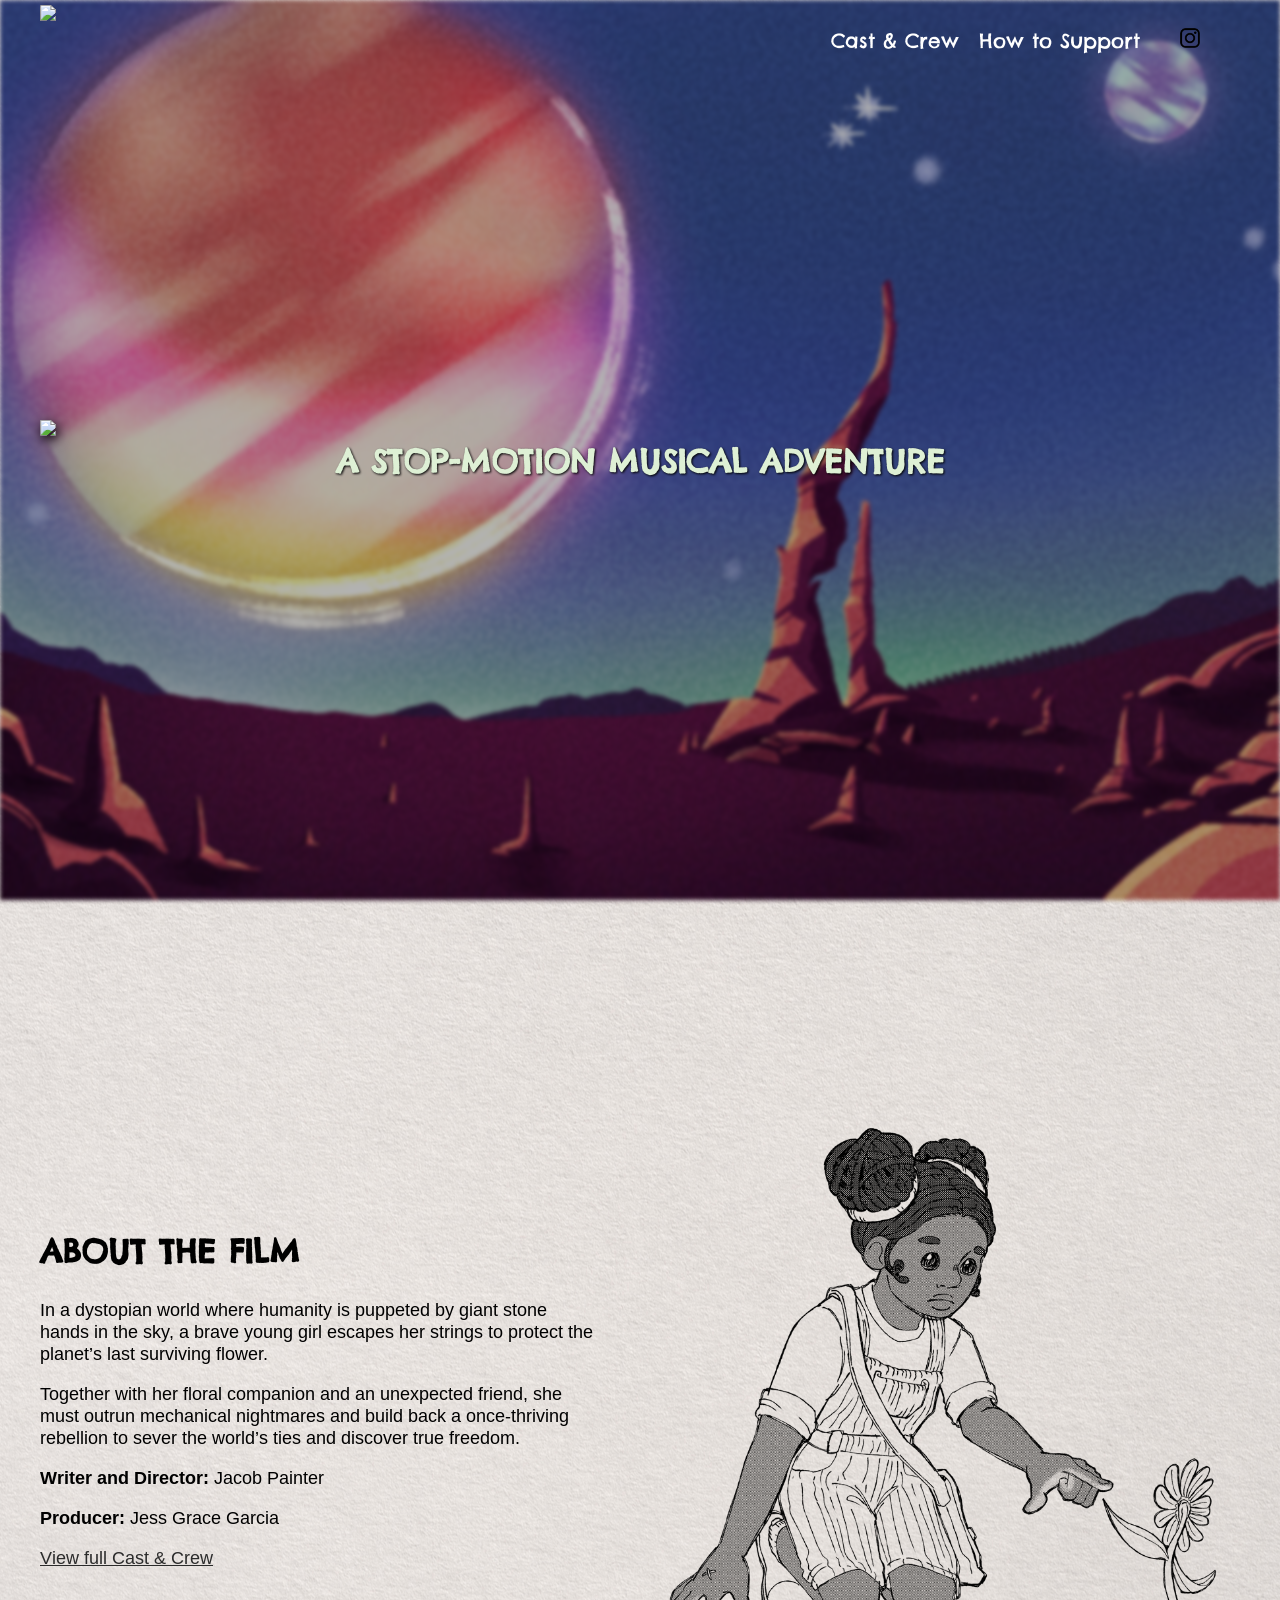
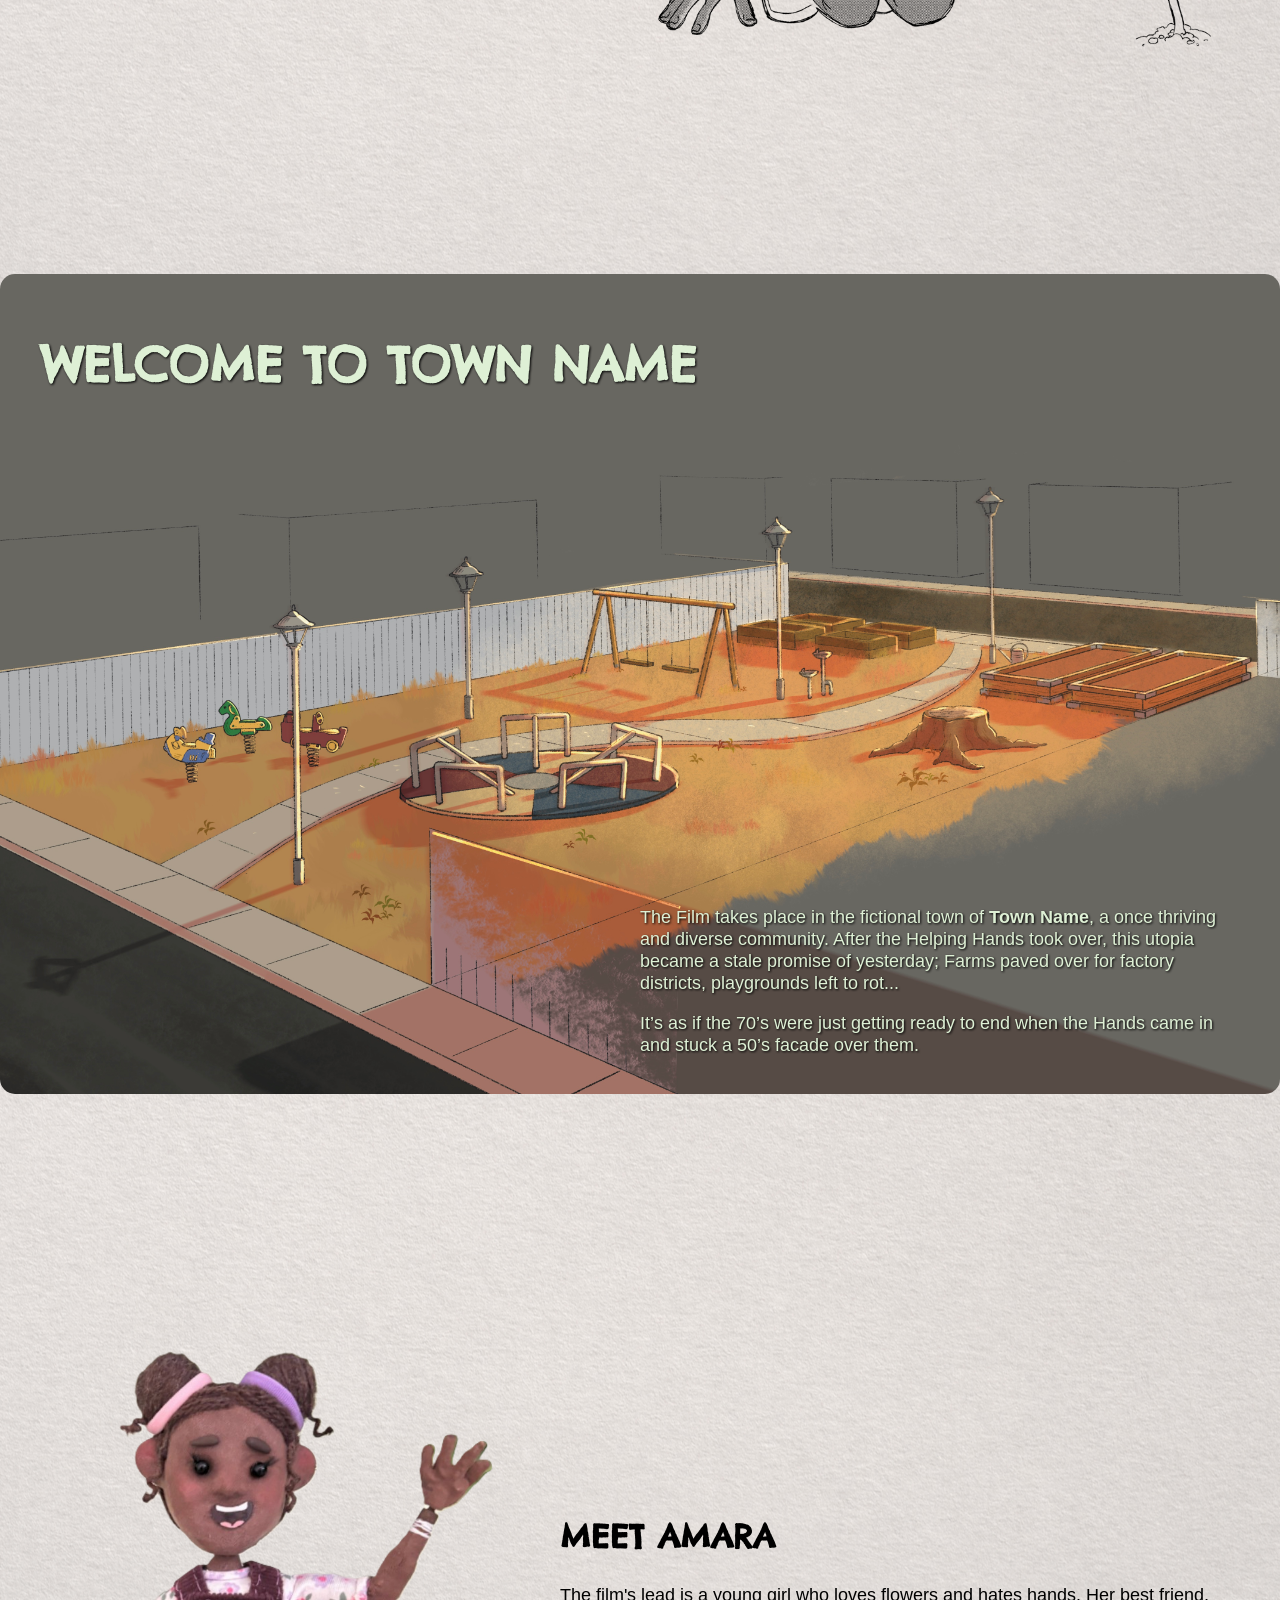
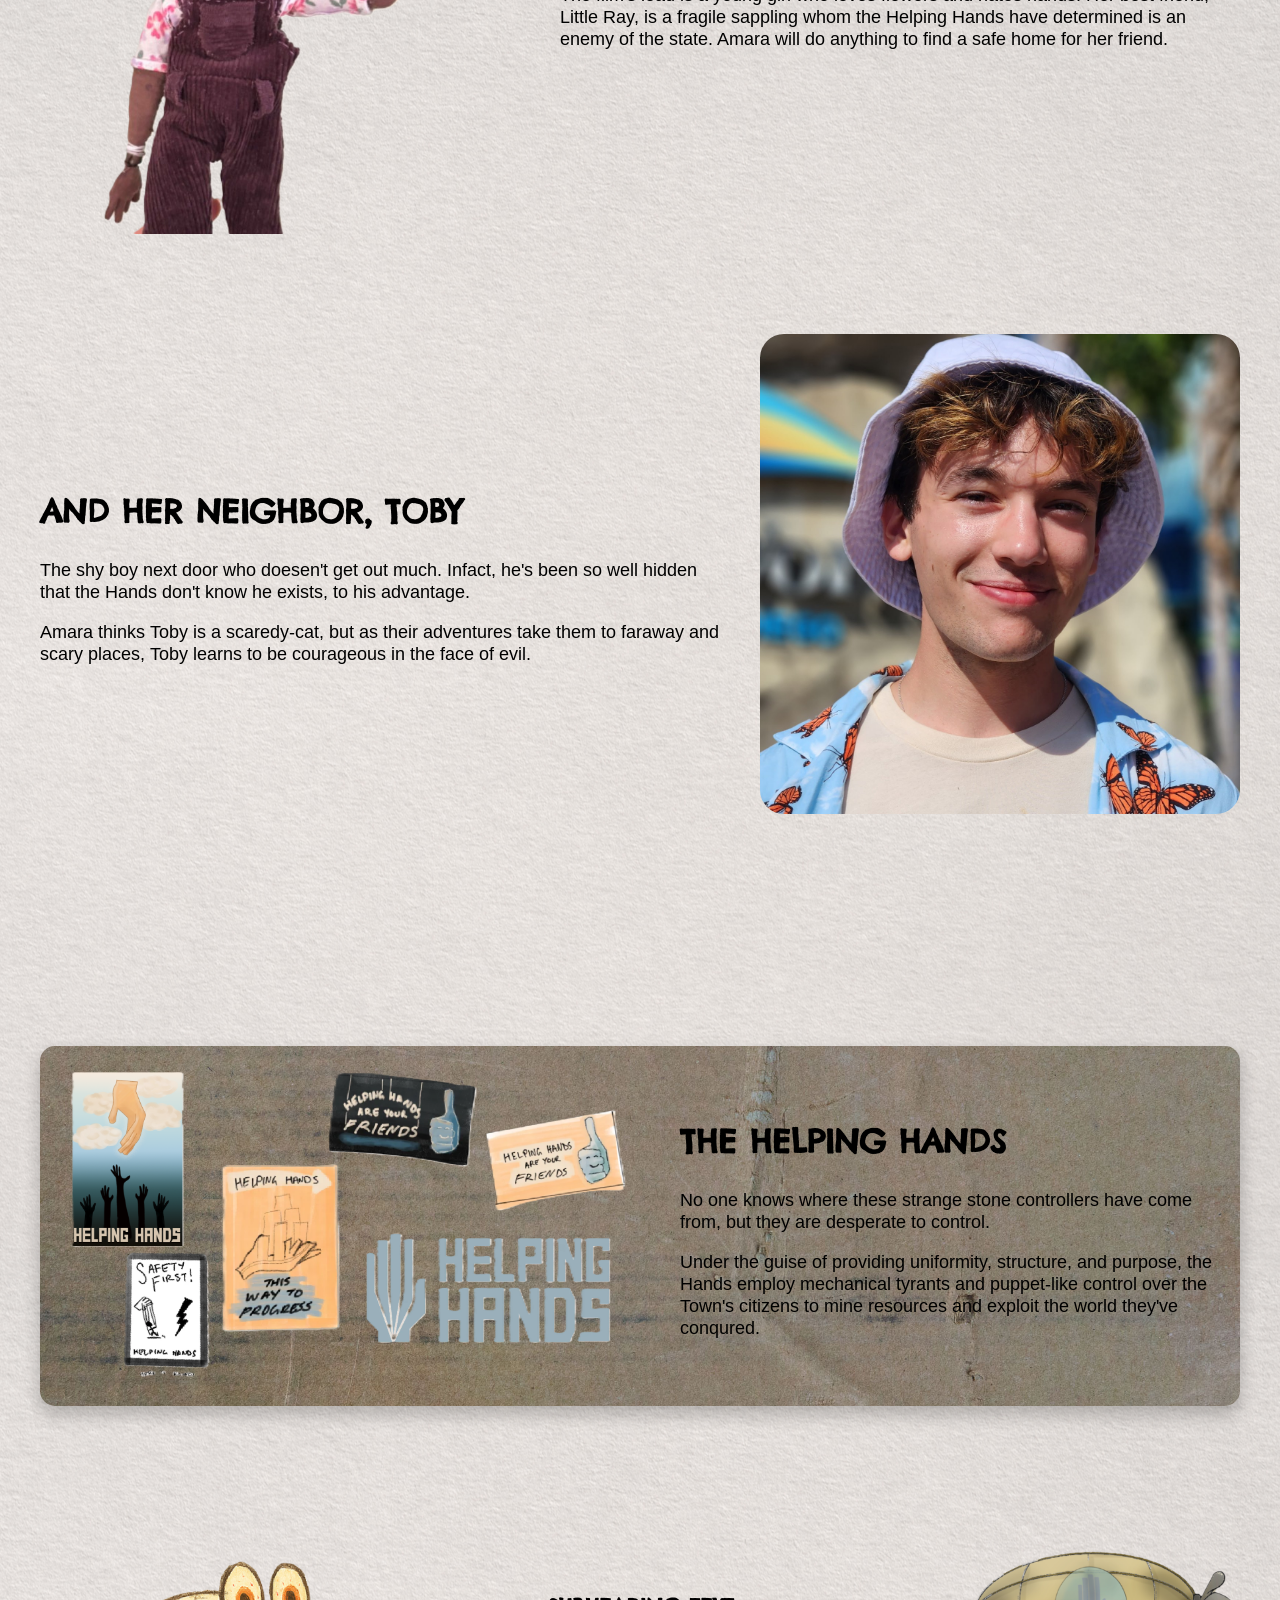
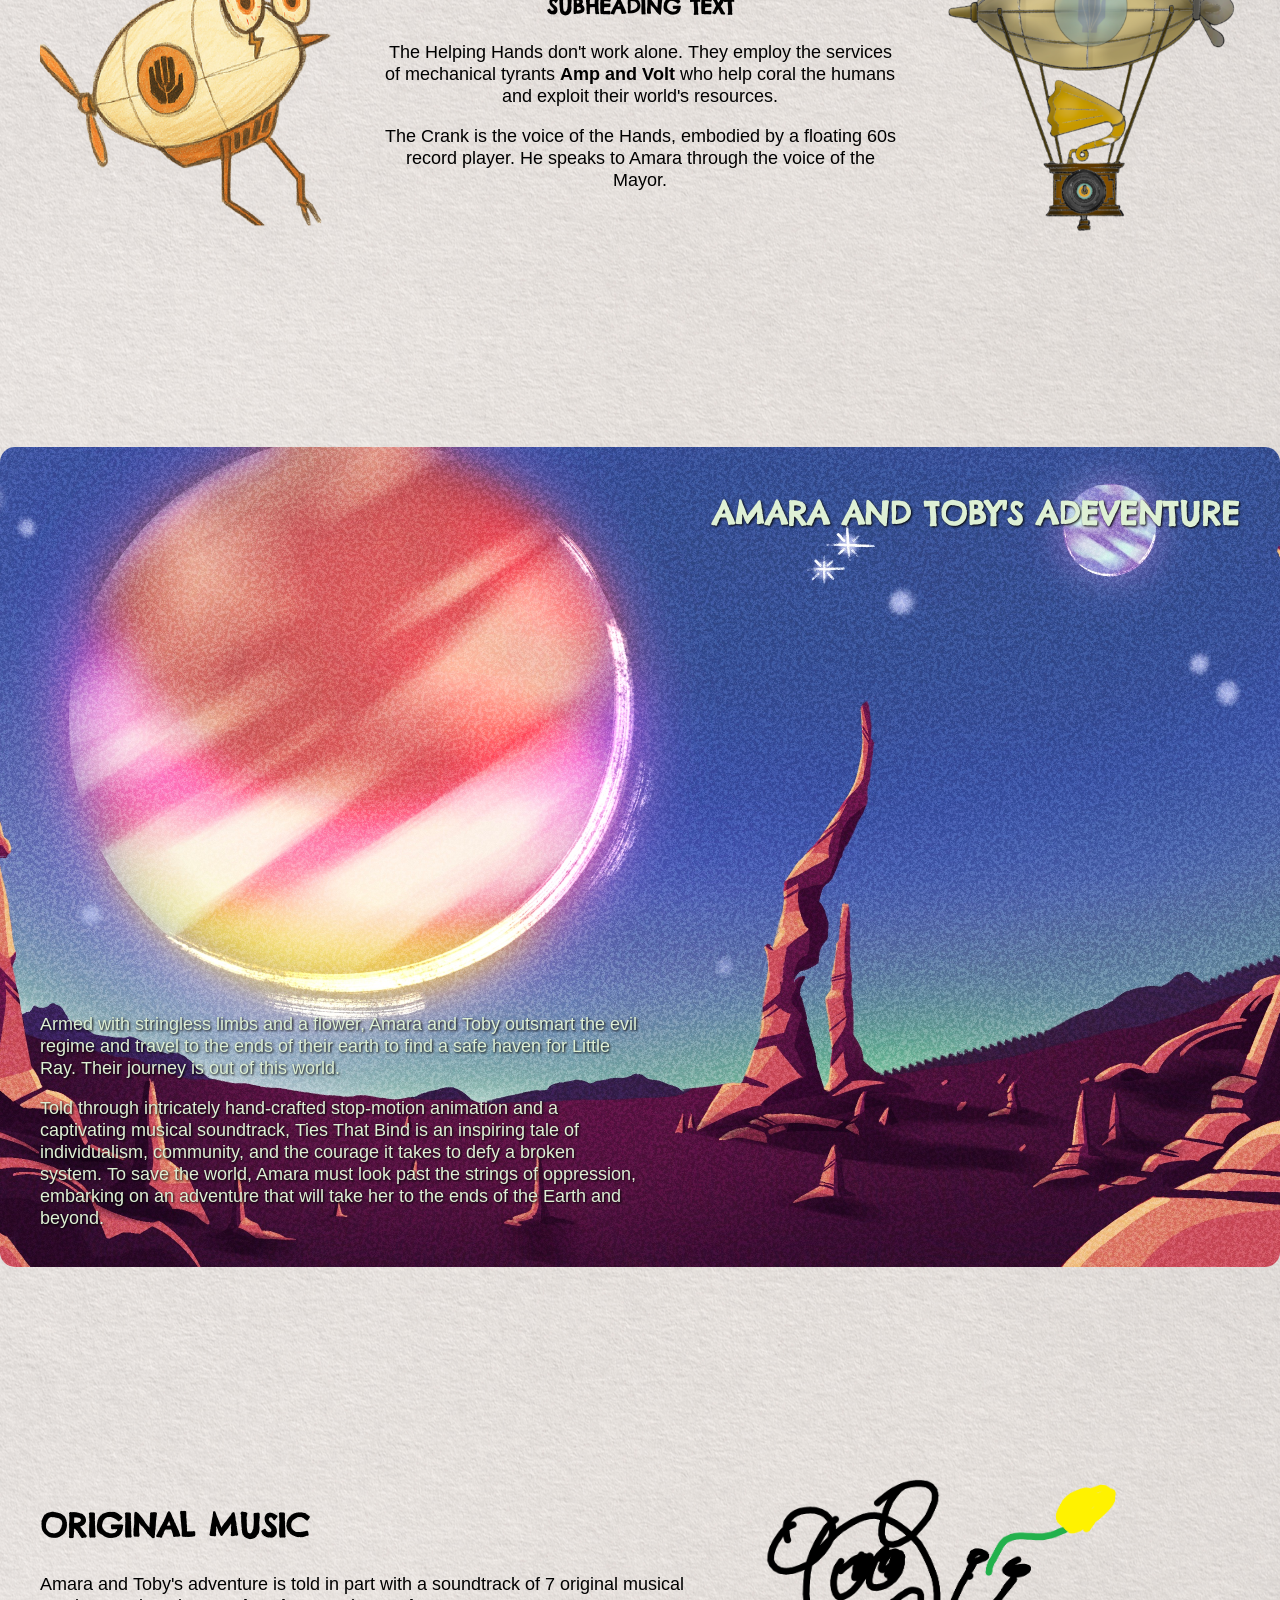
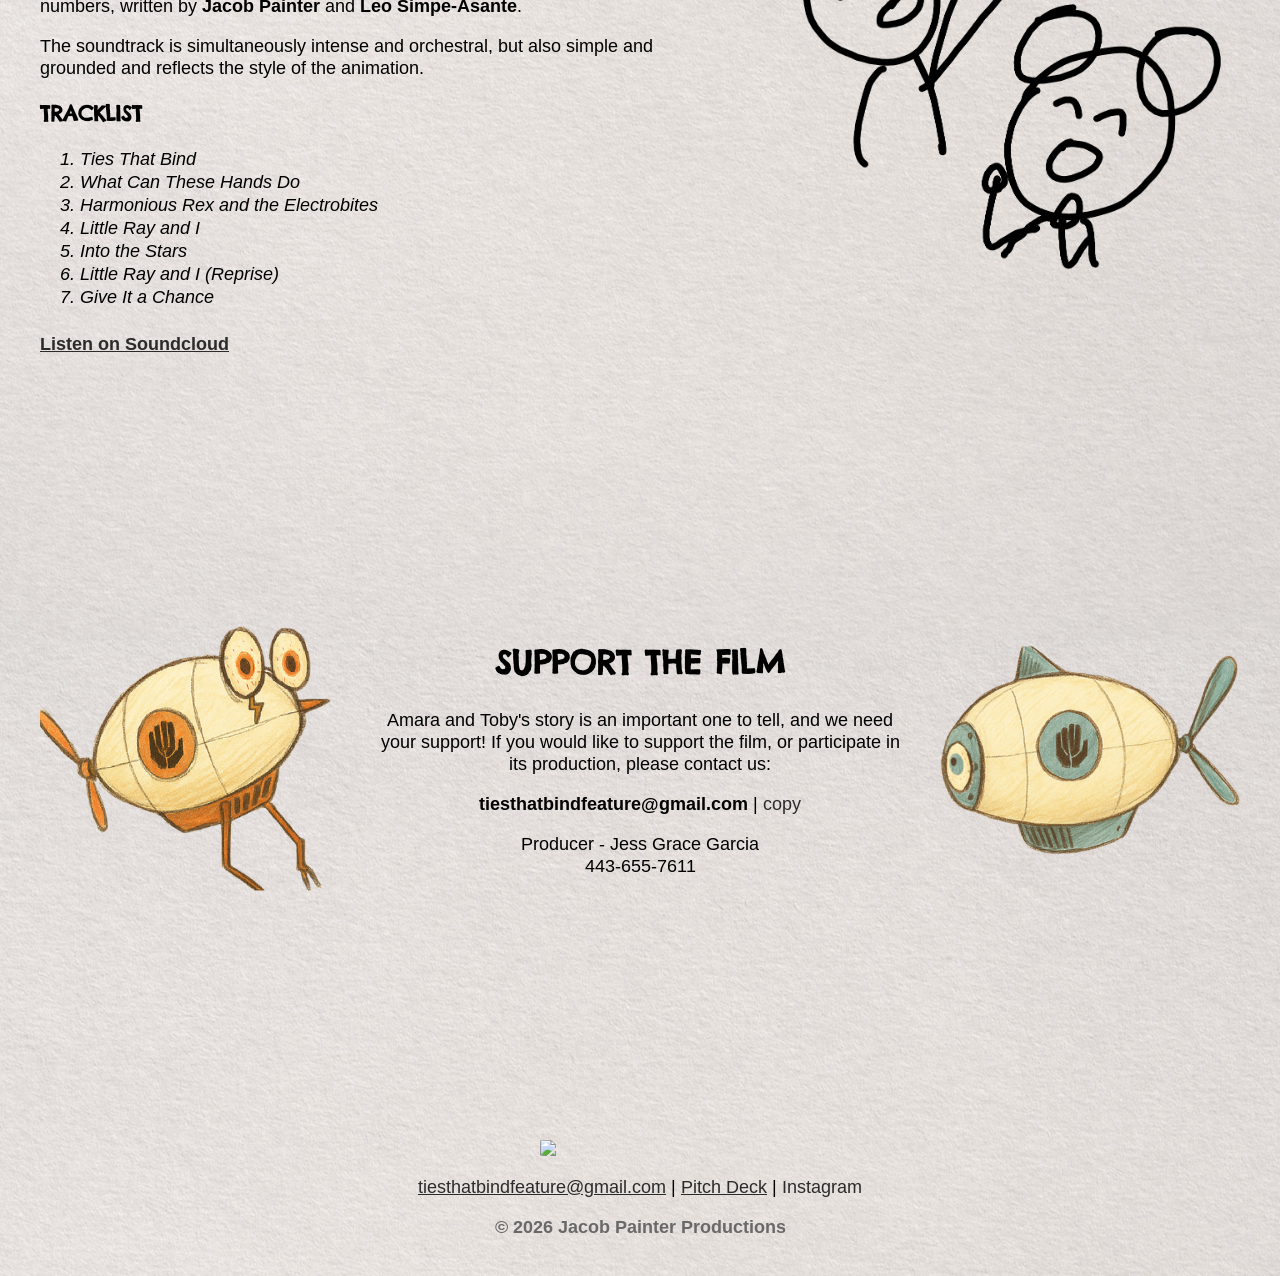
==== commit 74b465e6: "Updated home page with new layout, created new div type" ====
--- a/index.html
+++ b/index.html
@@ -10,11 +10,11 @@
 			#ttbTitle.smol {scale:0;}
 	</style>
 
-<body onload="document.getElementById('loader').classList.add('hidden'); document.getElementById('ttbTitle').classList.remove('smol');">
+<body onload="document.getElementById('loader').classList.add('hidden'); document.getElementById('ttbTitle').classList.remove('smol');" style="margin-top:0;">
 	<div id="loader"><div><img src='files/lowRes/LR-amaraAndLittleRay.png'></div><div><h2>Loading...</h2></div></div>
-	<div id="header"></div>
+	<div id="header" class="trans"></div>
 	
-	<section class='banner'>
+	<section class='banner' style="height:100dvh">
 		<img src="files/fullRes/planetscape.JPG" style="filter: brightness(70%) blur(2px);">
 		<div>
 			<img class='titleImg smol' id="ttbTitle" src="files/fullRes/ttb_title.png" style="filter:drop-shadow(2px 4px 6px black);">
@@ -29,8 +29,8 @@
 			<div class="columnDiv half">
 				<div>
 					<h2>About the Film</h2>
-					Ties That Bind follows a young Amara in a town taken over by oppressive <em>Helping Hands</em>, large stone hands which have attached themselves to every citizen via a set of marionette-like strings. 
-					<p>Plant-loving Amara frees herself from her strings and, along with her neighbor / sidekick Toby, travels to the end of her world to find a safe home for her plant, Little Ray.</p>
+					In a dystopian world where humanity is puppeted by giant stone hands in the sky, a brave young girl escapes her strings to protect the planet’s last surviving flower.
+					<p>Together with her floral companion and an unexpected friend, she must outrun mechanical nightmares and build back a once-thriving rebellion to sever the world’s ties and discover true freedom.</p>
 					<p><b>Writer and Director:</b> Jacob Painter</p>
 					<p><b>Producer:</b> Jess Grace Garcia</p>
 					<a href="people">View full Cast & Crew</a>
@@ -49,7 +49,7 @@
 			<h1>Welcome to Town Name</h1>
 			</div>
 			<div class="bright bottomRight halfWidth">
-				Our story takes place in the fictional town of <b>Town Name</b>, a once thriving and diverse community. After the Helping Hands took over, this utopia became a stale promise of yesterday; Farms paved over for factory districts, playgrounds left to rot...
+				The Film takes place in the fictional town of <b>Town Name</b>, a once thriving and diverse community. After the Helping Hands took over, this utopia became a stale promise of yesterday; Farms paved over for factory districts, playgrounds left to rot...
 				<p>It’s as if the 70’s were just getting ready to end when the Hands came in and stuck a 50’s facade over them.</p>
 			</div>
 		</div>
@@ -58,51 +58,53 @@
 	<div class="separater"></div>
 
 	<section>
-		<div style="text-align: center;">
-			<h2>Meet a Unique Cast of Characters</h2>
-			<div style="text-align: left;">
-				<div class="columnDiv">
-					<img src="files/lowRes/amp.png">
-					<div>
-						<h3>Amp & Volt</h3>
-						Don't let their goofy demenor fool you, these two blimps are hot-heads full of <em>Evil</em>. Played by <b>TBD</b> and <b>TBD</b>, these lively servants extend the reach of the helping hands by shocking humans into submission.
-					</div>
-				</div>
-				<p></p>
-				<div class="columnDiv">
-					<div>
-						<h3>The Mayor</h3>
-						Not evil himself, but a figure head of the Helping Hands. The Mayor is Amara's friend, then her villain, and then her savior.
-					</div>
-					<img src="files/lowRes/amp.png">
+		<div>
+			<div class="columnDiv">
+				<img src="files/lowRes/amaraWaving.png">
+				<div>
+					<h2>Meet Amara</h2>
+					The film's lead is a young girl who loves flowers and hates hands. Her best friend, Little Ray, is a fragile sappling whom the Helping Hands have determined is an enemy of the state. Amara will do anything to find a safe home for her friend.
 				</div>
 			</div>
-			<p><a href="people">View Full Cast</a></p>
+			<div class="spacer"></div>
+			<div class="columnDiv">
+				<div>
+					<h2>and her neighbor, Toby</h2>
+					The shy boy next door who doesen't get out much. Infact, he's been so well hidden that the Hands don't know he exists, to his advantage.
+					<p>Amara thinks Toby is a scaredy-cat, but as their adventures take them to faraway and scary places, Toby learns to be courageous in the face of evil.</p>
+				</div>
+				<img src="files/castPhotos/reuven.jpg">
+			</div>
 		</div>
 	</section>
 
 	<div class="separater"></div>
 
 	<section>
-		<div>
-			<div class="columnDiv">
-				<img src="files/lowRes/amaraSinging.png">
+		<div class="cardboard">
+			<div class="columnDiv half">
+				<img src="files/lowRes/helpingHands.png"> 
 				<div>
-					<h2>With Original Music</h2>
-					Amara and Toby's thrilling adventure is told in part through original musical numbers, written by londoner <b>Leo</b>. 
-					<p>Inspired by the works of <b>musical writer's name</b> and <b>other musical writer's name</b>, Jacob and Leo worked closely together to craft songs that told this unique story while authentically representing the cultures and people Amara represents.</p>
+					<h2>The Helping Hands</h2>
+					No one knows where these strange stone controllers have come from, but they are desperate to control. 
+					<p>Under the guise of providing uniformity, structure, and purpose, the Hands employ mechanical tyrants and puppet-like control over the Town's citizens to mine resources and exploit the world they've conqured.</p>
 				</div>
 			</div>
+		</div>
+	</section>
 
-			<div class="spacer"></div>
+	<div class="spacer"></div>
 
-			<div class="columnDiv half">
+	<section>
+		<div>
+			<div class="splitDiv">
+				<img src="files/lowRes/amp.png">
 				<div>
-					<h2>and Unique Locations</h2>
-					The sets of Ties That Bind pull inspiration from the 70s with a tacky 50s overlay stuck on by the Helping Hands. It's a beautiful visualization of regressive ideologies de-modernizing a progressive society. 
-					<p><a href="worlds">Explore the Worlds of Ties That Bind</a></p>
+					<h3>Subheading Text</h3>
+					The Helping Hands don't work alone. They employ the services of mechanical tyrants <b>Amp and Volt</b> who help coral the humans and exploit their world's resources.
+					<p>The Crank is the voice of the Hands, embodied by a floating 60s record player. He speaks to Amara through the voice of the Mayor.</p>
 				</div>
-				<img src="files/lowRes/locationSketches.png">
+				<img src="files/lowRes/crank.png">
 			</div>
 		</div>
 	</section>
@@ -113,10 +115,11 @@
 		<img class="bkg" src="files/fullRes/planetscape.JPG">
 		<div class="fsc flipped">
 			<div class="bright topLeft">
-			<h2>An Inspiring Story</h2>
+			<h2>Amara and Toby's Adeventure</h2>
 			</div>
 			<div class="bright bottomRight halfWidth">
-				<b>Ties That Bind</b> is an important story with an important meaning. Amara and Toby represent the good folks of the world taking actions, whether small or large, to tackle the evil. Whether it's building a jetpack and flying to space, or voting, any action against bad people is one in the right direction.
+				Armed with stringless limbs and a flower, Amara and Toby outsmart the evil regime and travel to the ends of their earth to find a safe haven for Little Ray. Their journey is out of this world.
+				<p>Told through intricately hand-crafted stop-motion animation and a captivating musical soundtrack, Ties That Bind is an inspiring tale of individualism, community, and the courage it takes to defy a broken system. To save the world, Amara must look past the strings of oppression, embarking on an adventure that will take her to the ends of the Earth and beyond.</p>
 			</div>
 		</div>
 	</section>
@@ -125,8 +128,47 @@
 
 	<section>
 		<div>
-			<h2>Will you be a part of our story?</h2>
-			If you would like to join the talented team putting this project together, please reach out to us at <a href="mailto:tiesthatbindfeature@gmail.com">tiesthatbindfeature@gmail.com</a>
+			<div class="columnDiv alignTop">
+				<div>
+					<h2>Original Music</h2>
+					Amara and Toby's adventure is told in part with a soundtrack of 7 original musical numbers, written by <b>Jacob Painter</b> and <b>Leo Simpe-Asante</b>.
+					<p>The soundtrack is simultaneously intense and orchestral, but also simple and grounded and reflects the style of the animation.</p>
+					<h3>Tracklist</h3>
+					<ol style="font-style: italic;">
+						<li>Ties That Bind</li>
+						<li>What Can These Hands Do</li>
+						<li>Harmonious Rex and the Electrobites</li>
+						<li>Little Ray and I</li>
+						<li>Into the Stars</li>
+						<li>Little Ray and I (Reprise)</li>
+						<li>Give It a Chance</li>
+					</ol>
+					<h4><a href="https://soundcloud.com/ties-that-bind-86069041/sets/ties-that-bind-songwriter/s-xOM3gusA0So?si=994134ca7b1045e8beecb56b94d8dc5e&utm_source=clipboard&utm_medium=text&utm_campaign=social_sharing">Listen on Soundcloud</a></h4>
+				</div>
+				<img src="files/lowRes/amaraSinging.png">
+			</div>
+		</div>
+	</section>
+
+	<div class="separater"></div>
+
+	<section>
+		<div>
+			<div class="splitDiv">
+				<img src="files/lowRes/amp.png">
+				<div>
+					<h2>Support the Film</h2>
+					Amara and Toby's story is an important one to tell, and we need your support! If you would like to support the film, or participate in its production, please contact us:
+					<p>
+						<b>tiesthatbindfeature@gmail.com</b> | <a style="cursor:pointer" onclick="navigator.clipboard.writeText('tiesthatbindfeature@gmail.com')">copy</a>
+					</p>
+					<p>
+						Producer - Jess Grace Garcia <br>
+						443-655-7611
+					</p>
+				</div>
+				<img src="files/lowRes/volt.png">
+			</div>
 		</div>
 	</section>
 
@@ -136,4 +178,16 @@
 </body>
 
 	<script src="files/scripts/headerScript.js"></script>
+	<script>
+		//const header = document.getElementById('header');
+
+		// TOGGLE WHEN USER SCROLLS
+		window.addEventListener('scroll', () => {
+		// Checks if vertical scroll position is greater than 50px
+		const isScrolled = window.scrollY < 50; 
+		
+		// Toggles the class based on the true/false evaluation
+		header.classList.toggle('trans', isScrolled);
+		});
+	</script>
 </html>
--- a/styleSheet.css
+++ b/styleSheet.css
@@ -7,11 +7,11 @@
 	--headerPadding:5px;
 
 	--stndPadding: 20px;
-	--maxViewWidth:1200px;
+	--maxViewWidth:1400px;
 	--separatorRatio:8 / 2;
 	--smallRotationAngle: 2deg;
 	--smallRotationAngleAlt: -2deg;
-	--maxContentWidth: 1000px;
+	--maxContentWidth: 1200px;
 	--spacerHeight: 100px;
 	--stndBorderRadius: 15px;
 	
@@ -38,6 +38,8 @@
 h2 {font-size:2rem;}
 h4 {font-weight: bold;}
 
+.subHeading {margin-top:-0.5em;}
+
 a {color:var(--darkGray);}
 
 /* Page Elements and Containers */
@@ -78,7 +80,8 @@
 
 		.cardboard {
 			background: url('files/fullRes/cardboard.jpg') center/cover;
-			box-shadow: 0px 8px 16px 2px rgba(0, 0, 0, 0.2);
+			box-shadow: 0px 8px 16px 2px rgba(0, 0, 0, 0.2); border-radius: var(--stndBorderRadius);
+			padding: var(--stndPadding);
 		}
 
 	section > .bkg {
@@ -102,18 +105,6 @@
 	height:15dvw;
 	position:relative; z-index: 900;
 	margin:auto;
-
-	/*
-	aspect-ratio: var(--separatorRatio);
-
-	background: url(files/fullRes/tanPaper_full.jpg);
-	background-size: cover; background-repeat: no-repeat; */
-
-	/* move up by half height 
-	transform: translateY(-50%); */
-
-	/* debug 
-	border:5px solid red;*/
 }
 
 .spacer {width:100%; margin-top: var(--spacerHeight); margin-bottom: var(--spacerHeight);}
@@ -167,11 +158,26 @@
 		.columnDiv > img {width:40%;}
 
 		.columnDiv.half > div,  .columnDiv.half > img {width:50%;}
+		.columnDiv.alignTop {align-items: flex-start;}
 
 	@media screen and (max-width:800px) {
 		.columnDiv {flex-flow: column;}
 			.columnDiv > div, .columnDiv > img {width:100%;}
 			.columnDiv.half > div,  .columnDiv.half > img {width:100%;}
+	}
+
+.splitDiv {display:flex; flex-flow: row; align-items:center; gap:40px; width:100%;}
+	/* Make all children default to 30% fixed width */
+	.splitDiv > * {
+		width:25%; height:auto;
+	}
+
+	.splitDiv.alignTop {align-items: flex-start;}
+
+	/* Override only the middle element */
+	.splitDiv > *:nth-child(2) {
+		width:50%;
+		text-align: center;
 	}
 
 /* Loader */
@@ -200,9 +206,15 @@
 	position: fixed; top:0; left:0;
 	width:100%; height:var(--headerWidth);
 	padding: var(--headerPadding);
-	background:white; 
+	background:rgba(255,255,255,1); 
 	z-index: 999;
-}
+	transition: 0.4s;
+}
+
+	#header.trans {background: rgba(255,255,255,0); color:white;}
+		#header.trans > div > div > a {color:white;}
+		#header.trans > div > div > a:hover {color:var(--lightGreen);}
+
 	#header > div {
 		width:100%; height:100%; max-width: var(--maxContentWidth);
 		display: flex; flex-flow: row; align-items: center; margin:auto;
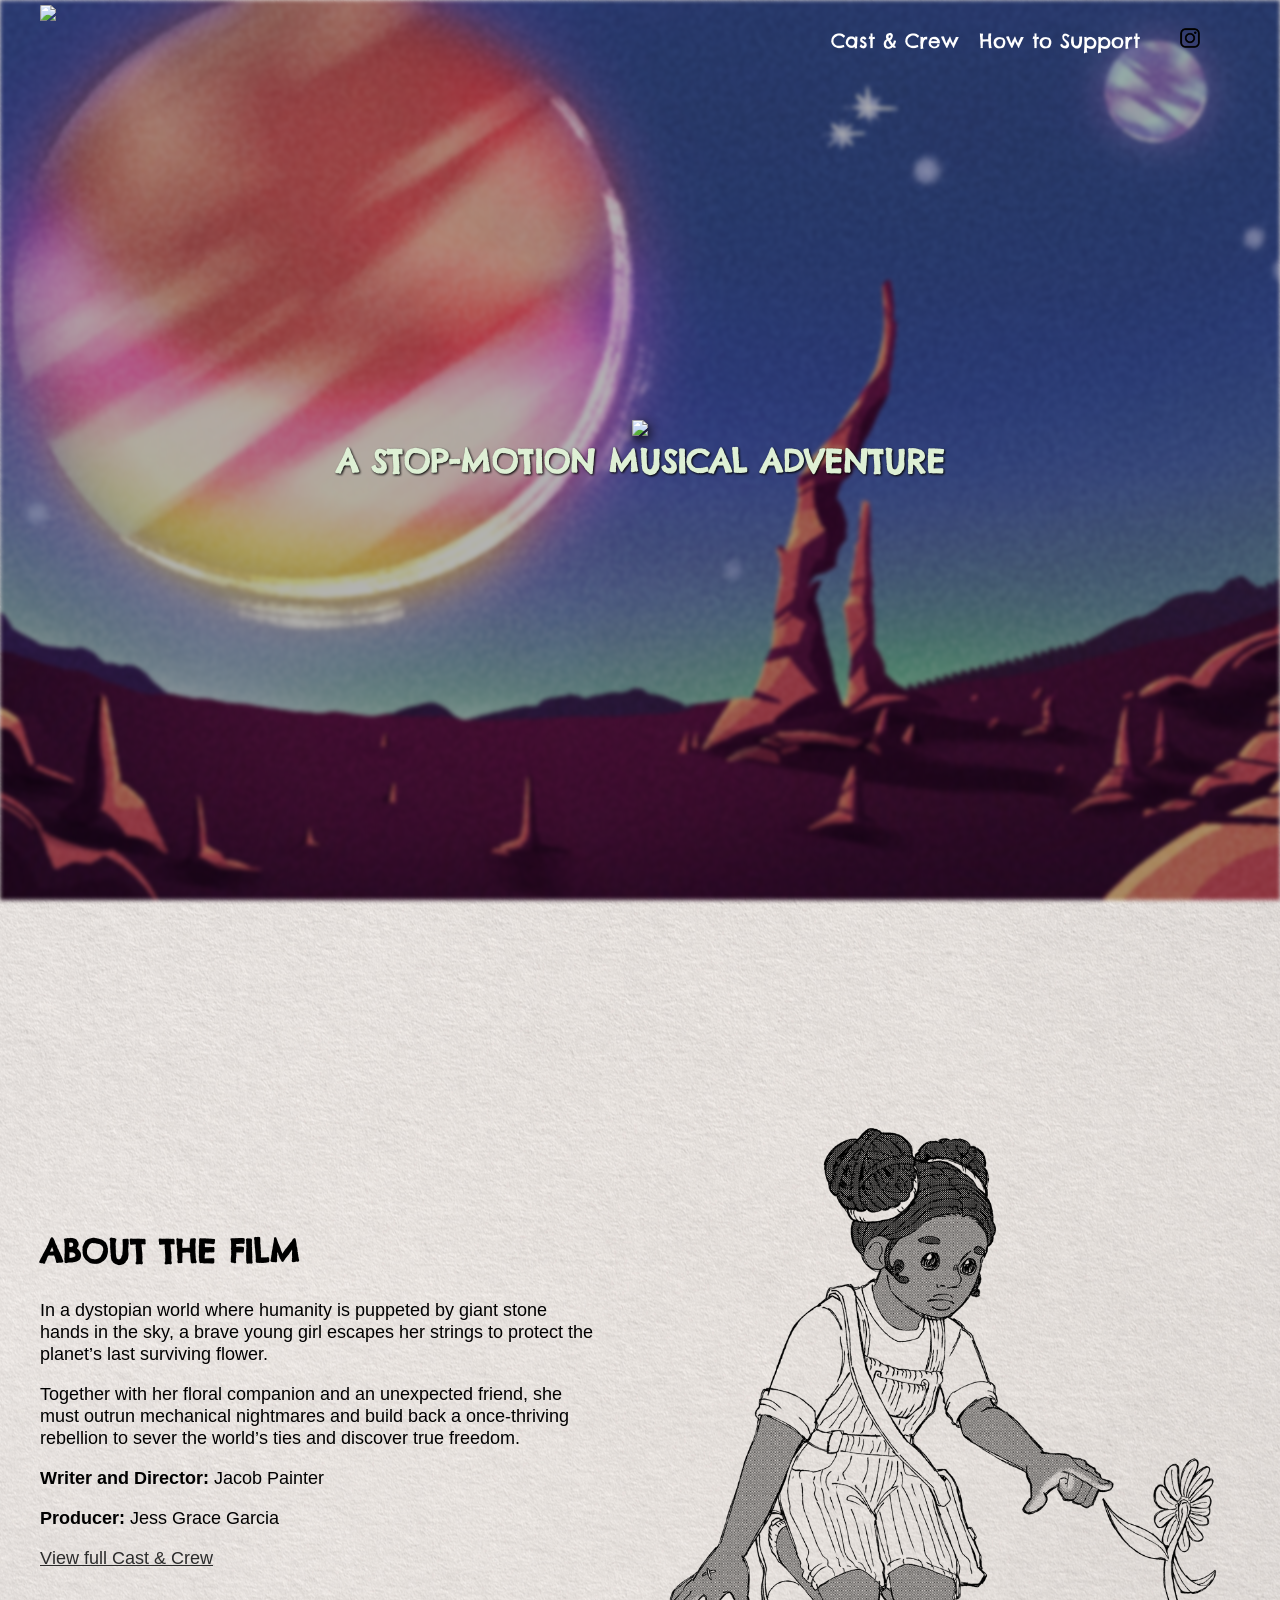
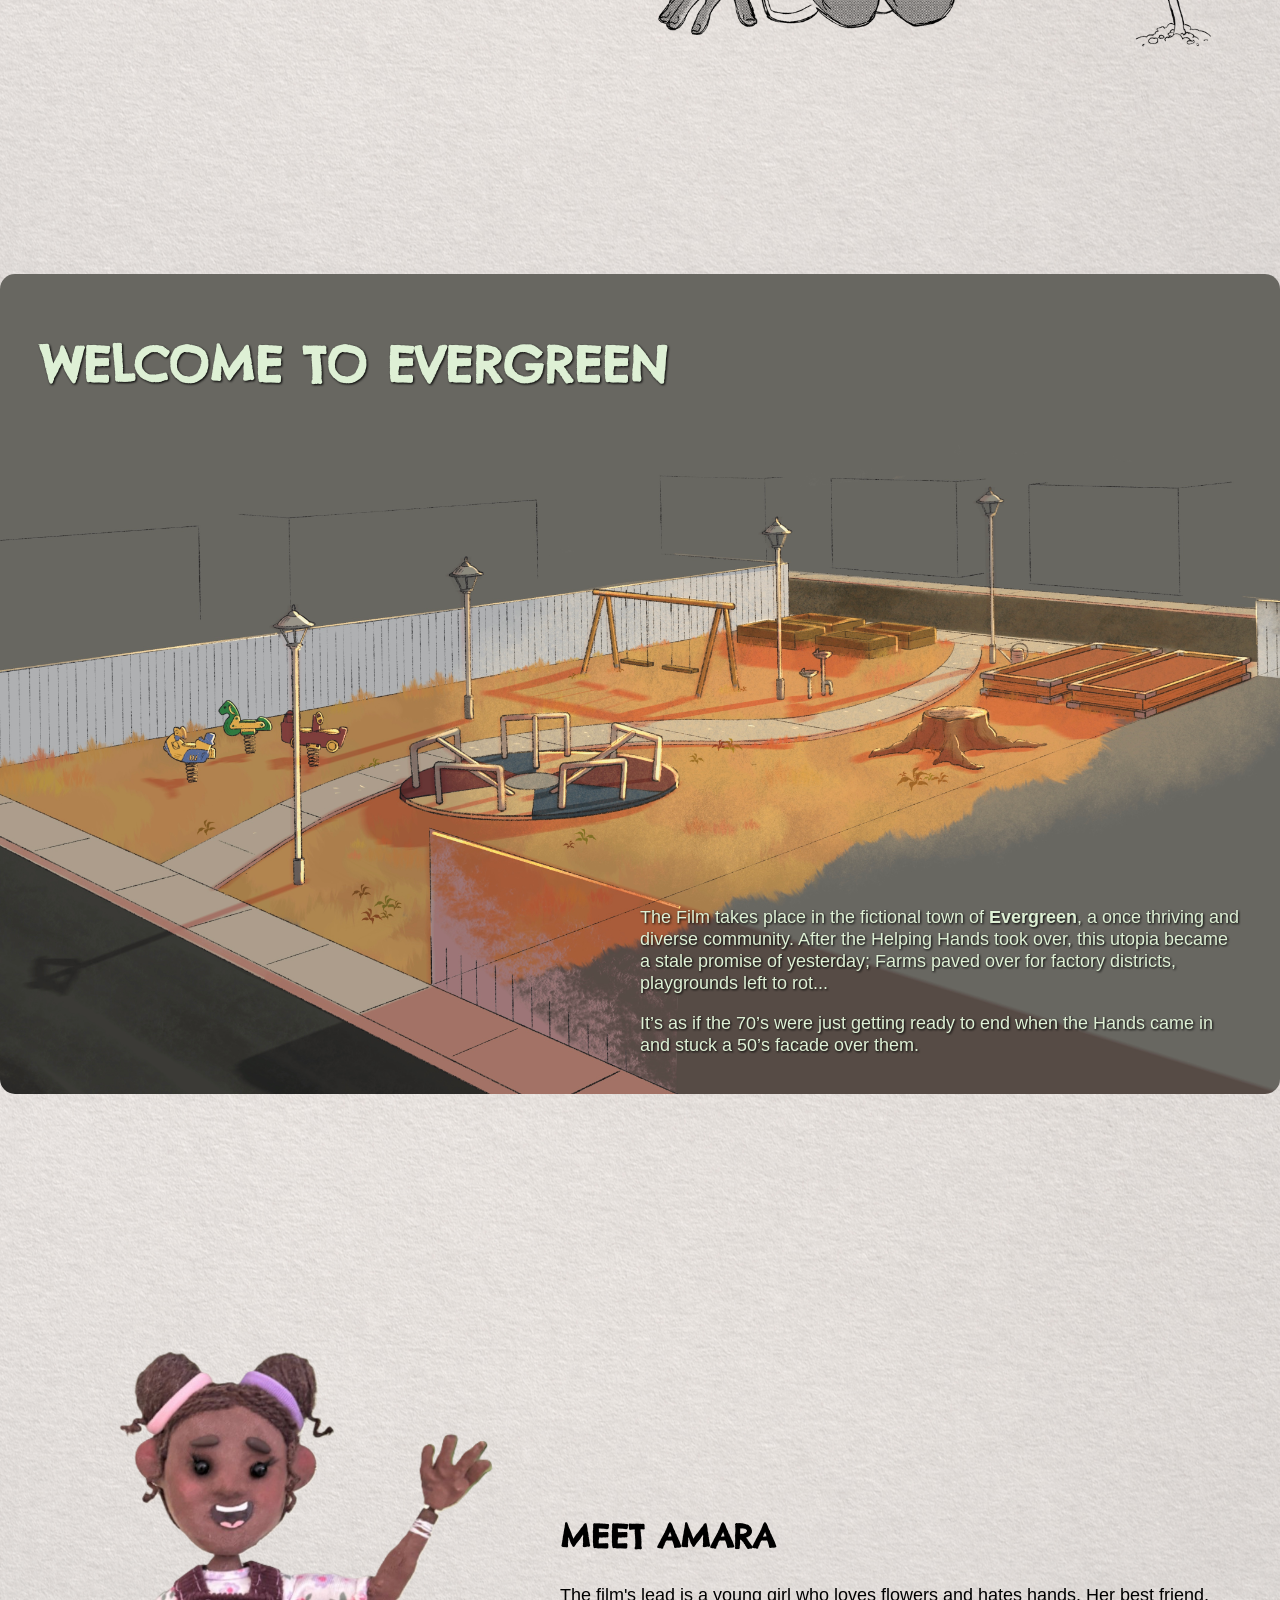
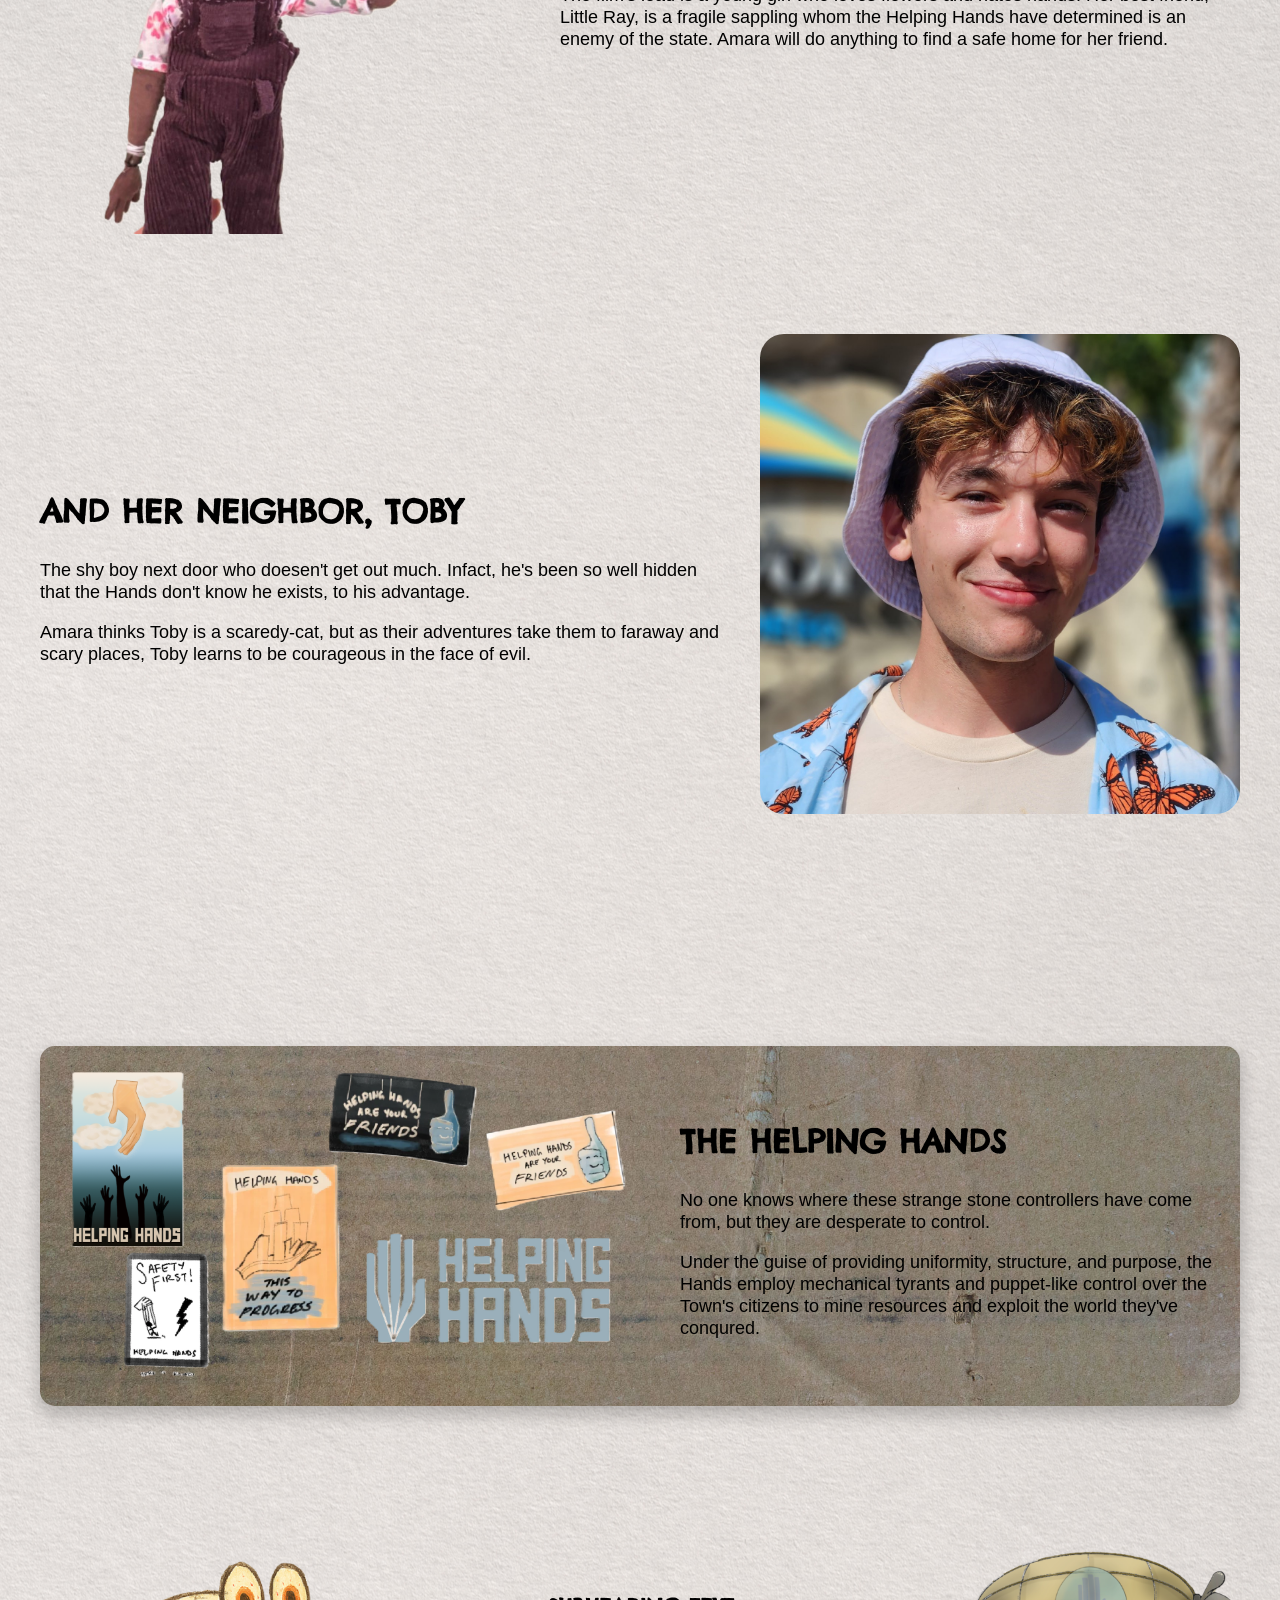
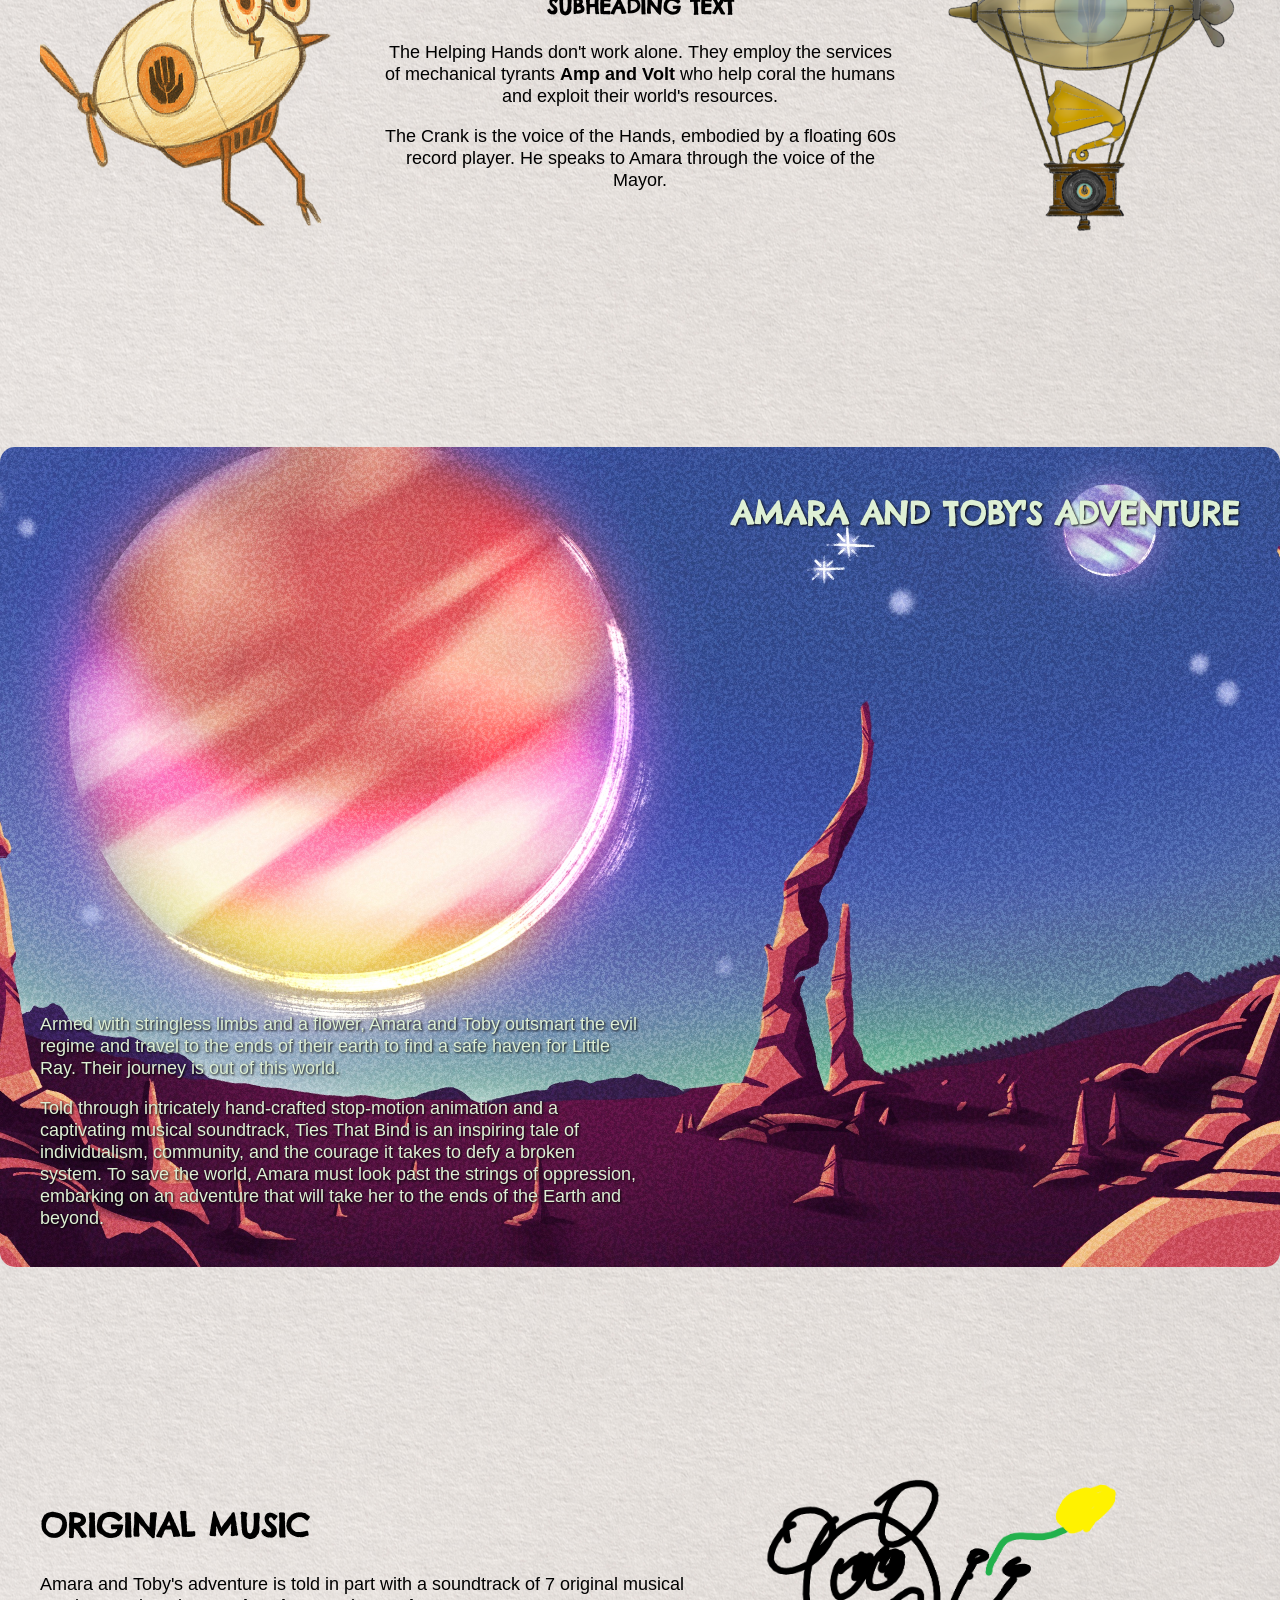
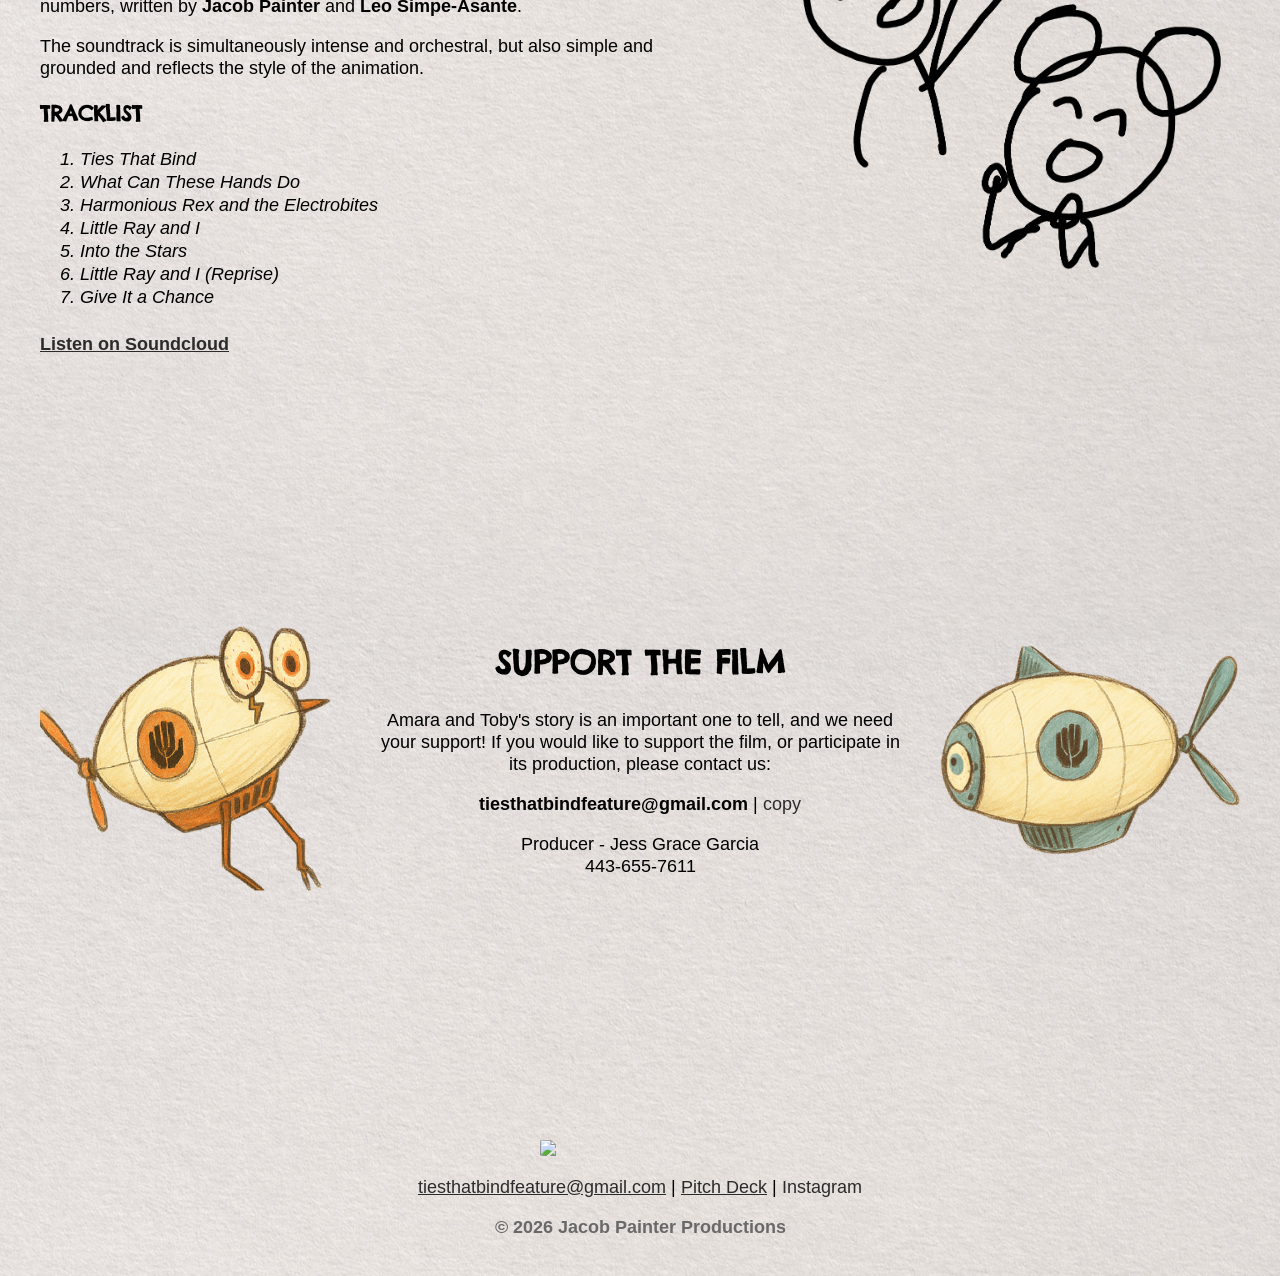
==== commit d0ffe662: "Fixed style for 3 column div and updated with new town name" ====
--- a/index.html
+++ b/index.html
@@ -16,7 +16,7 @@
 	
 	<section class='banner' style="height:100dvh">
 		<img src="files/fullRes/planetscape.JPG" style="filter: brightness(70%) blur(2px);">
-		<div>
+		<div style="text-align: center;">
 			<img class='titleImg smol' id="ttbTitle" src="files/fullRes/ttb_title.png" style="filter:drop-shadow(2px 4px 6px black);">
 			<h2 style="text-align: center; margin:0;" class="bright">A stop-motion musical adventure</h2>
 		</div>
@@ -46,10 +46,10 @@
 		<img class="bkg" src="files/fullRes/park.JPG">
 		<div class="fsc">
 			<div class="bright topLeft">
-			<h1>Welcome to Town Name</h1>
+			<h1>Welcome to Evergreen</h1>
 			</div>
 			<div class="bright bottomRight halfWidth">
-				The Film takes place in the fictional town of <b>Town Name</b>, a once thriving and diverse community. After the Helping Hands took over, this utopia became a stale promise of yesterday; Farms paved over for factory districts, playgrounds left to rot...
+				The Film takes place in the fictional town of <b>Evergreen</b>, a once thriving and diverse community. After the Helping Hands took over, this utopia became a stale promise of yesterday; Farms paved over for factory districts, playgrounds left to rot...
 				<p>It’s as if the 70’s were just getting ready to end when the Hands came in and stuck a 50’s facade over them.</p>
 			</div>
 		</div>
@@ -115,7 +115,7 @@
 		<img class="bkg" src="files/fullRes/planetscape.JPG">
 		<div class="fsc flipped">
 			<div class="bright topLeft">
-			<h2>Amara and Toby's Adeventure</h2>
+			<h2>Amara and Toby's Adventure</h2>
 			</div>
 			<div class="bright bottomRight halfWidth">
 				Armed with stringless limbs and a flower, Amara and Toby outsmart the evil regime and travel to the ends of their earth to find a safe haven for Little Ray. Their journey is out of this world.
--- a/styleSheet.css
+++ b/styleSheet.css
@@ -75,7 +75,8 @@
 
 		.titleImg {
 			width:100%; height:auto;
-			max-width: var(--maxContentWidth);
+			max-width: 900px;
+			margin:auto;
 		}
 
 		.cardboard {
@@ -160,24 +161,28 @@
 		.columnDiv.half > div,  .columnDiv.half > img {width:50%;}
 		.columnDiv.alignTop {align-items: flex-start;}
 
+.splitDiv {display:flex; flex-flow: row; align-items:center; gap:40px; width:100%;}
+	/* Make all children default to 30% fixed width */
+	.splitDiv > * {
+		width:25%; height:auto;
+	}
+
+	.splitDiv.alignTop {align-items: flex-start;}
+
+	/* Override only the middle element */
+	.splitDiv > *:nth-child(2) {
+		width:50%;
+		text-align: center;
+	}
+
 	@media screen and (max-width:800px) {
 		.columnDiv {flex-flow: column;}
 			.columnDiv > div, .columnDiv > img {width:100%;}
 			.columnDiv.half > div,  .columnDiv.half > img {width:100%;}
-	}
-
-.splitDiv {display:flex; flex-flow: row; align-items:center; gap:40px; width:100%;}
-	/* Make all children default to 30% fixed width */
-	.splitDiv > * {
-		width:25%; height:auto;
-	}
-
-	.splitDiv.alignTop {align-items: flex-start;}
-
-	/* Override only the middle element */
-	.splitDiv > *:nth-child(2) {
-		width:50%;
-		text-align: center;
+
+		.splitDiv {flex-flow: column;}
+			.splitDiv > * {width:100%;}
+			.splitDiv > *:nth-child(2) {width:100%;}
 	}
 
 /* Loader */
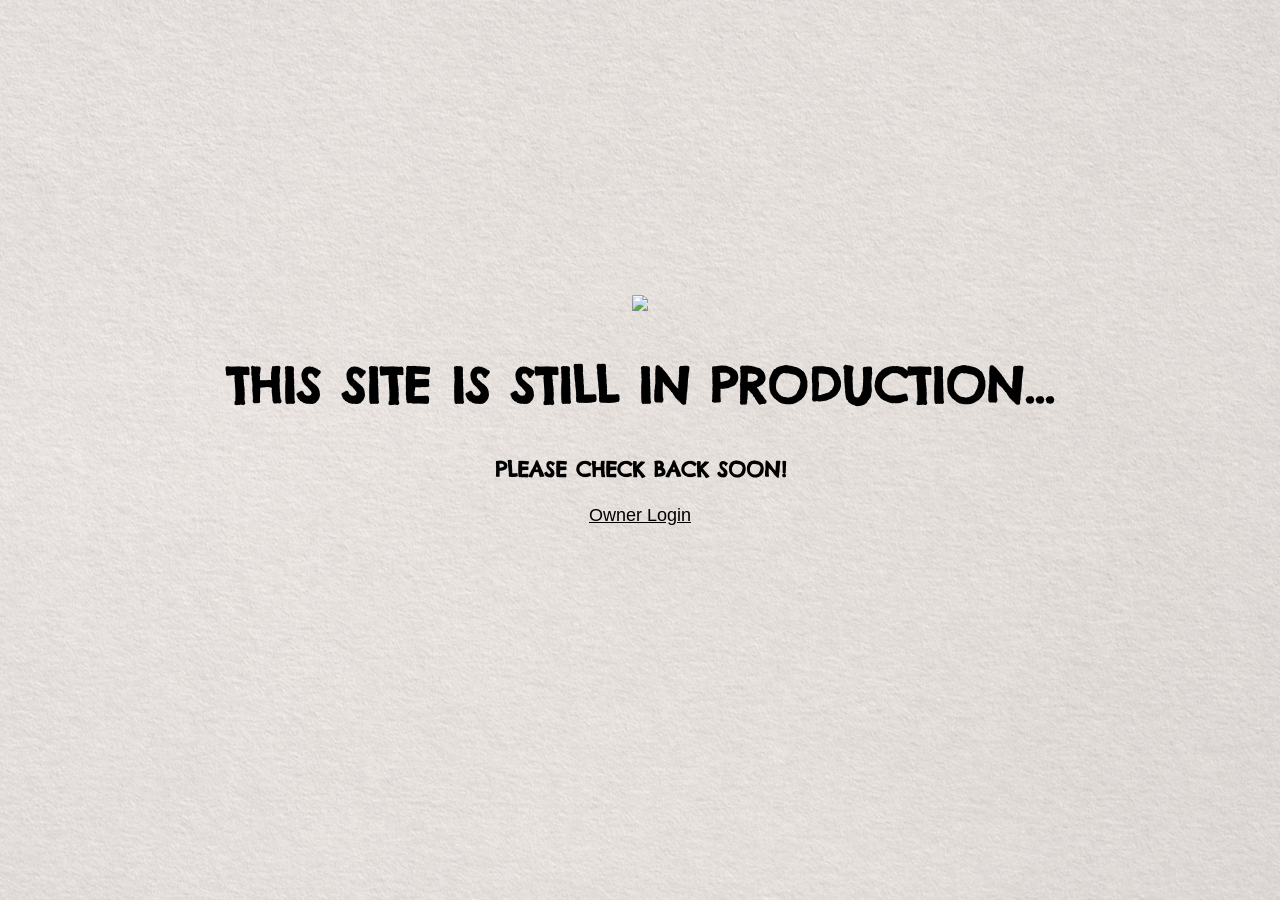
==== commit 24cb725f: "Added disclaimer for new visiters. Pass = jacob" ====
--- a/index.html
+++ b/index.html
@@ -81,6 +81,18 @@
 	<div class="separater"></div>
 
 	<section>
+		<div style="text-align: center;">
+			<img src="files/lowRes/helpingHands.png" class="titleImg">
+			<div style="max-width: 900px; margin:auto;">
+				<h2>The Helping Hands</h2>
+				These outer-wordly stone controllers have decended upon Evergreen and strung up the town.
+				<p>Under the guise of providing uniformity, structure, and purpose, the Hands employ mechanical tyrants and puppet-like control over the town's citizens to mine resources and exploit the world they've conqured.</p>
+			</div>
+		</div>
+	</section>
+
+<!--
+	<section>
 		<div class="cardboard">
 			<div class="columnDiv half">
 				<img src="files/lowRes/helpingHands.png"> 
@@ -108,7 +120,7 @@
 			</div>
 		</div>
 	</section>
-
+-->
 	<div class="separater"></div>
 
 	<section class='fV'>
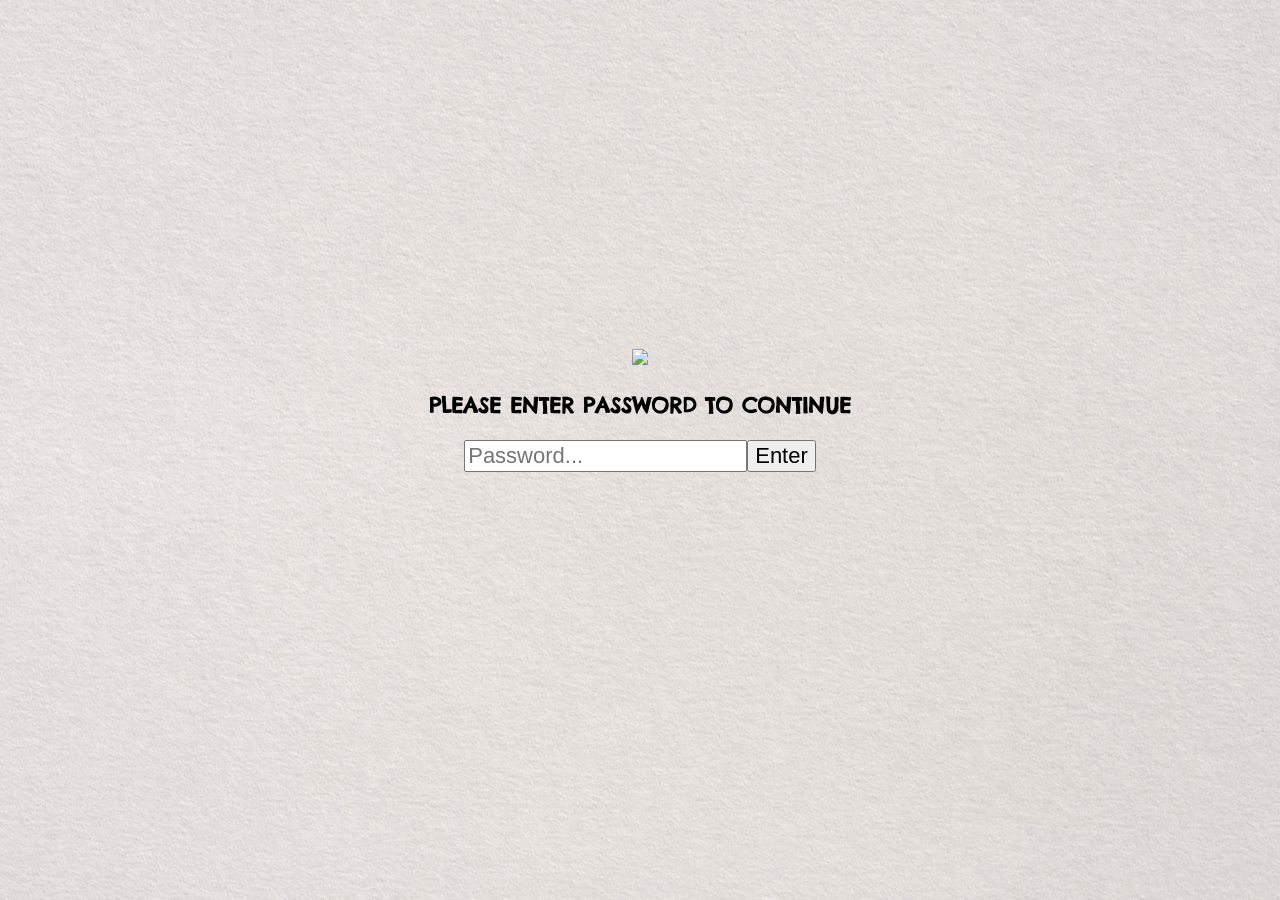
==== commit 143a094f: "Added files and updated password page" ====
--- a/index.html
+++ b/index.html
@@ -10,7 +10,7 @@
 			#ttbTitle.smol {scale:0;}
 	</style>
 
-<body onload="document.getElementById('loader').classList.add('hidden'); document.getElementById('ttbTitle').classList.remove('smol');" style="margin-top:0;">
+<body onload="document.getElementById('loader').classList.add('hidden'); document.getElementById('ttbTitle').classList.remove('smol'); addListener();" style="margin-top:0;">
 	<div id="loader"><div><img src='files/lowRes/LR-amaraAndLittleRay.png'></div><div><h2>Loading...</h2></div></div>
 	<div id="header" class="trans"></div>
 	
@@ -31,8 +31,7 @@
 					<h2>About the Film</h2>
 					In a dystopian world where humanity is puppeted by giant stone hands in the sky, a brave young girl escapes her strings to protect the planet’s last surviving flower.
 					<p>Together with her floral companion and an unexpected friend, she must outrun mechanical nightmares and build back a once-thriving rebellion to sever the world’s ties and discover true freedom.</p>
-					<p><b>Writer and Director:</b> Jacob Painter</p>
-					<p><b>Producer:</b> Jess Grace Garcia</p>
+					<p><b>Written and directed by Jacob Painter</b></p>
 					<a href="people">View full Cast & Crew</a>
 				</div>
 				<img src="files/lowRes/LR-amaraAndLittleRay.png">
@@ -46,11 +45,12 @@
 		<img class="bkg" src="files/fullRes/park.JPG">
 		<div class="fsc">
 			<div class="bright topLeft">
-			<h1>Welcome to Evergreen</h1>
-			</div>
-			<div class="bright bottomRight halfWidth">
-				The Film takes place in the fictional town of <b>Evergreen</b>, a once thriving and diverse community. After the Helping Hands took over, this utopia became a stale promise of yesterday; Farms paved over for factory districts, playgrounds left to rot...
-				<p>It’s as if the 70’s were just getting ready to end when the Hands came in and stuck a 50’s facade over them.</p>
+				<h1 style="margin:50px 0 0 0; line-height:75%; font-size:2.5em; font-family: 'Playwrite FR Trad', cursive; text-transform:none; font-style: italic;">Welcome to</h1>
+				<h1 style="margin:5px 0 10px 0; font-size:4em">EVERGREEN</h1>
+				A once thriving community...
+			</div>
+			<div class="bright bottomRight">
+				This 70s inspired town was once full of color and joy, until the 50s came in...
 			</div>
 		</div>
 	</section>
@@ -127,7 +127,7 @@
 		<img class="bkg" src="files/fullRes/planetscape.JPG">
 		<div class="fsc flipped">
 			<div class="bright topLeft">
-			<h2>Amara and Toby's Adventure</h2>
+			<h1 style="margin:5px 0 10px 0; font-size:4em">A New World</h1>
 			</div>
 			<div class="bright bottomRight halfWidth">
 				Armed with stringless limbs and a flower, Amara and Toby outsmart the evil regime and travel to the ends of their earth to find a safe haven for Little Ray. Their journey is out of this world.
@@ -191,15 +191,18 @@
 
 	<script src="files/scripts/headerScript.js"></script>
 	<script>
-		//const header = document.getElementById('header');
-
-		// TOGGLE WHEN USER SCROLLS
-		window.addEventListener('scroll', () => {
-		// Checks if vertical scroll position is greater than 50px
-		const isScrolled = window.scrollY < 50; 
+		function addListener(){
+			const header = document.getElementById('header');
+
+			// TOGGLE WHEN USER SCROLLS
+			window.addEventListener('scroll', () => {
+			// Checks if vertical scroll position is greater than 50px
+			const isScrolled = window.scrollY < 50; 
+			
+			// Toggles the class based on the true/false evaluation
+			header.classList.toggle('trans', isScrolled);
+			});
+		}
 		
-		// Toggles the class based on the true/false evaluation
-		header.classList.toggle('trans', isScrolled);
-		});
 	</script>
 </html>
--- a/styleSheet.css
+++ b/styleSheet.css
@@ -7,7 +7,7 @@
 	--headerPadding:5px;
 
 	--stndPadding: 20px;
-	--maxViewWidth:1400px;
+	--maxViewWidth:1600px;
 	--separatorRatio:8 / 2;
 	--smallRotationAngle: 2deg;
 	--smallRotationAngleAlt: -2deg;
@@ -185,6 +185,15 @@
 			.splitDiv > *:nth-child(2) {width:100%;}
 	}
 
+/* SPECIAL CONTENT (FOR HOME PAGE) */
+
+	/* Image Sliders */
+	.nextSlide {width:60px; aspect-ratio: 2/3; background:white; display:flex; align-items:center; justify-content: center; padding:var(--stndPadding); cursor:pointer;}
+		.nextSlide > img {width:100%; height:auto;}
+
+
+
+/* NAVIGATION ELEMENTS */
 /* Loader */
 #loader{
 	position:fixed; width:100%; height:100%; z-index: 1000;
